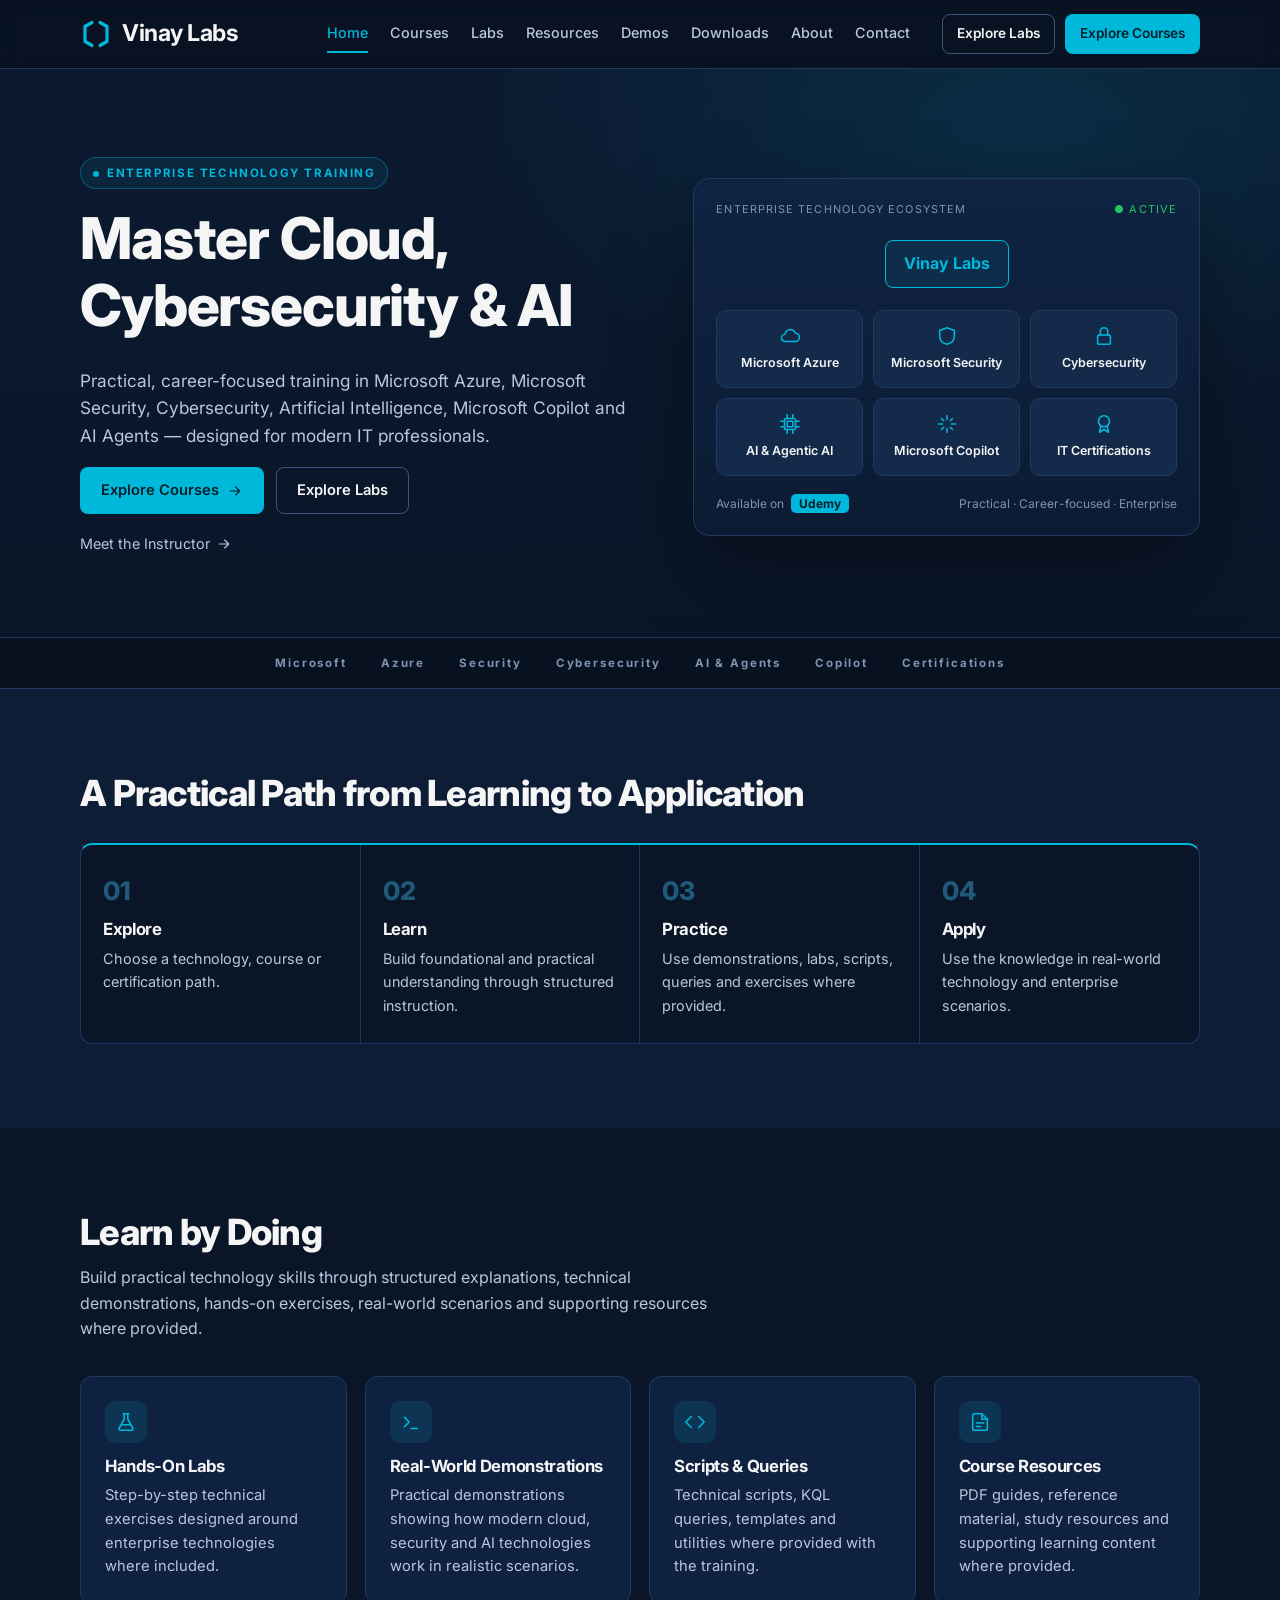
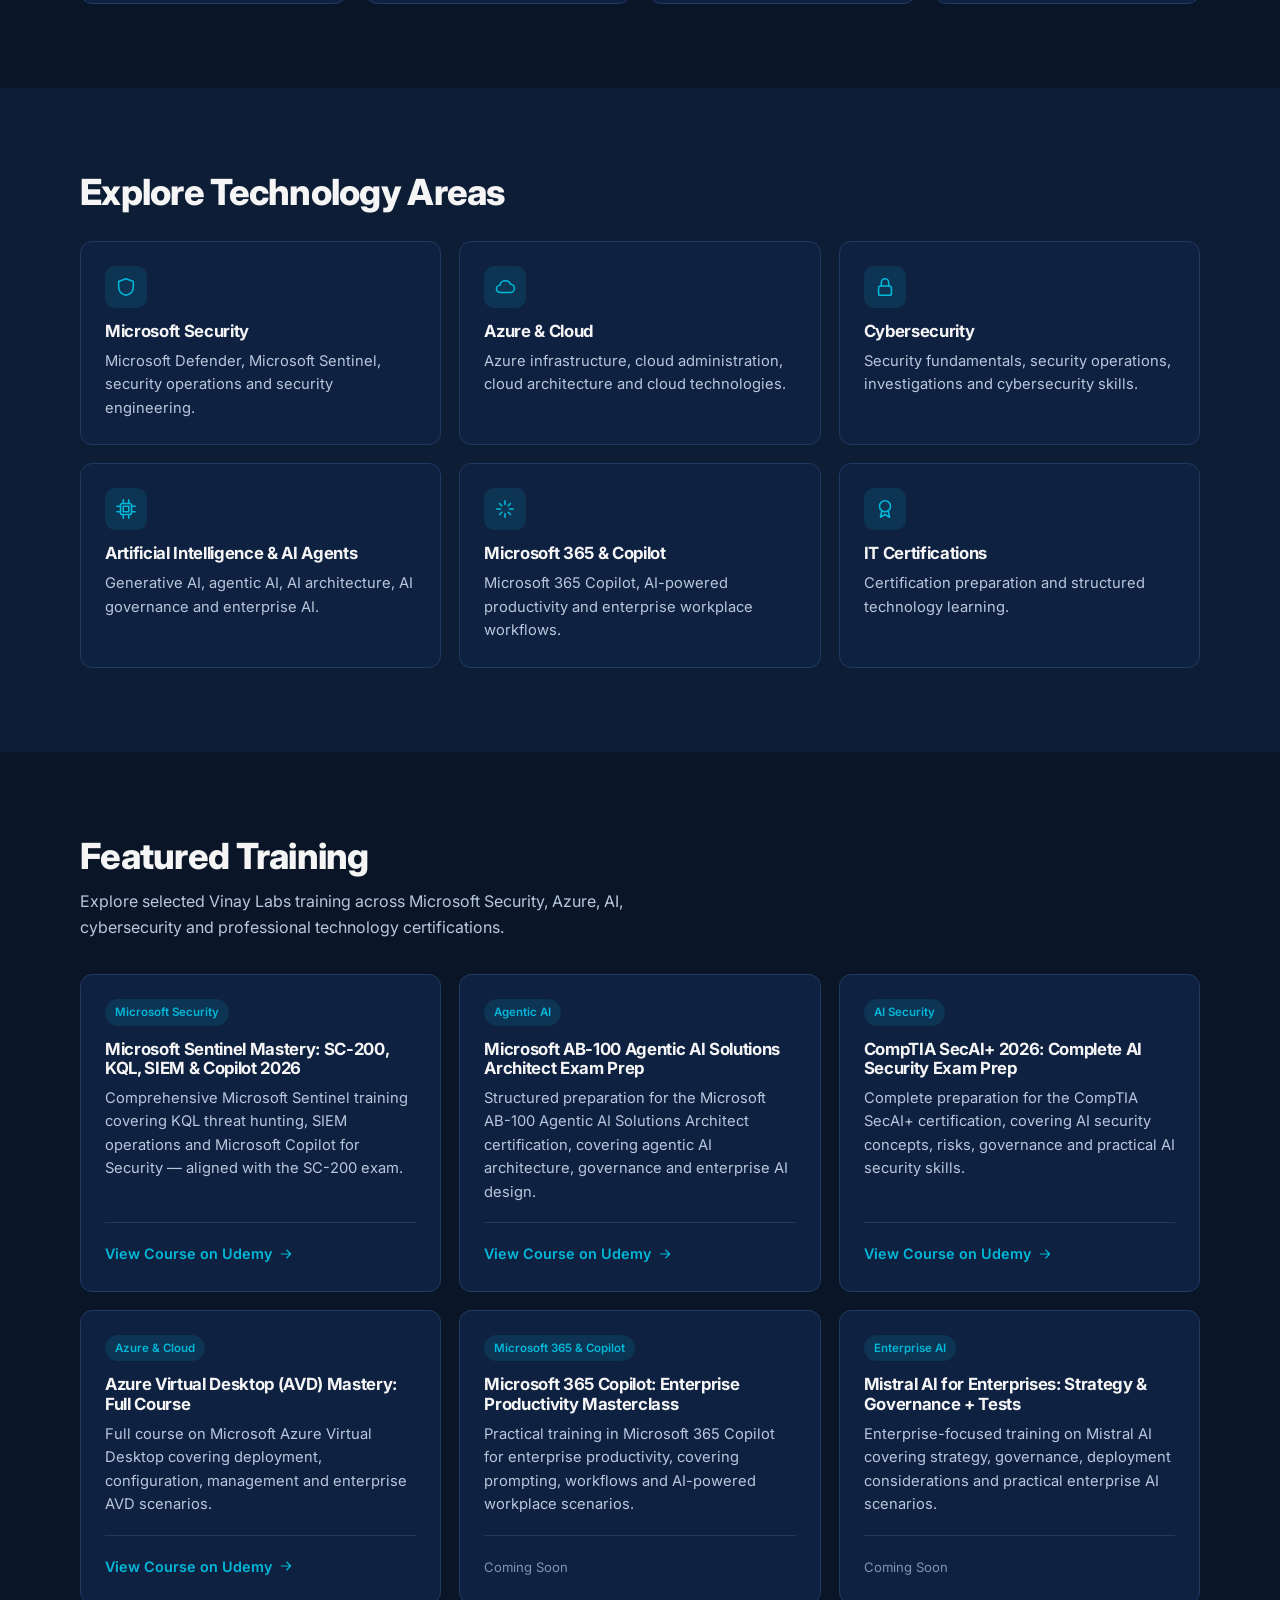
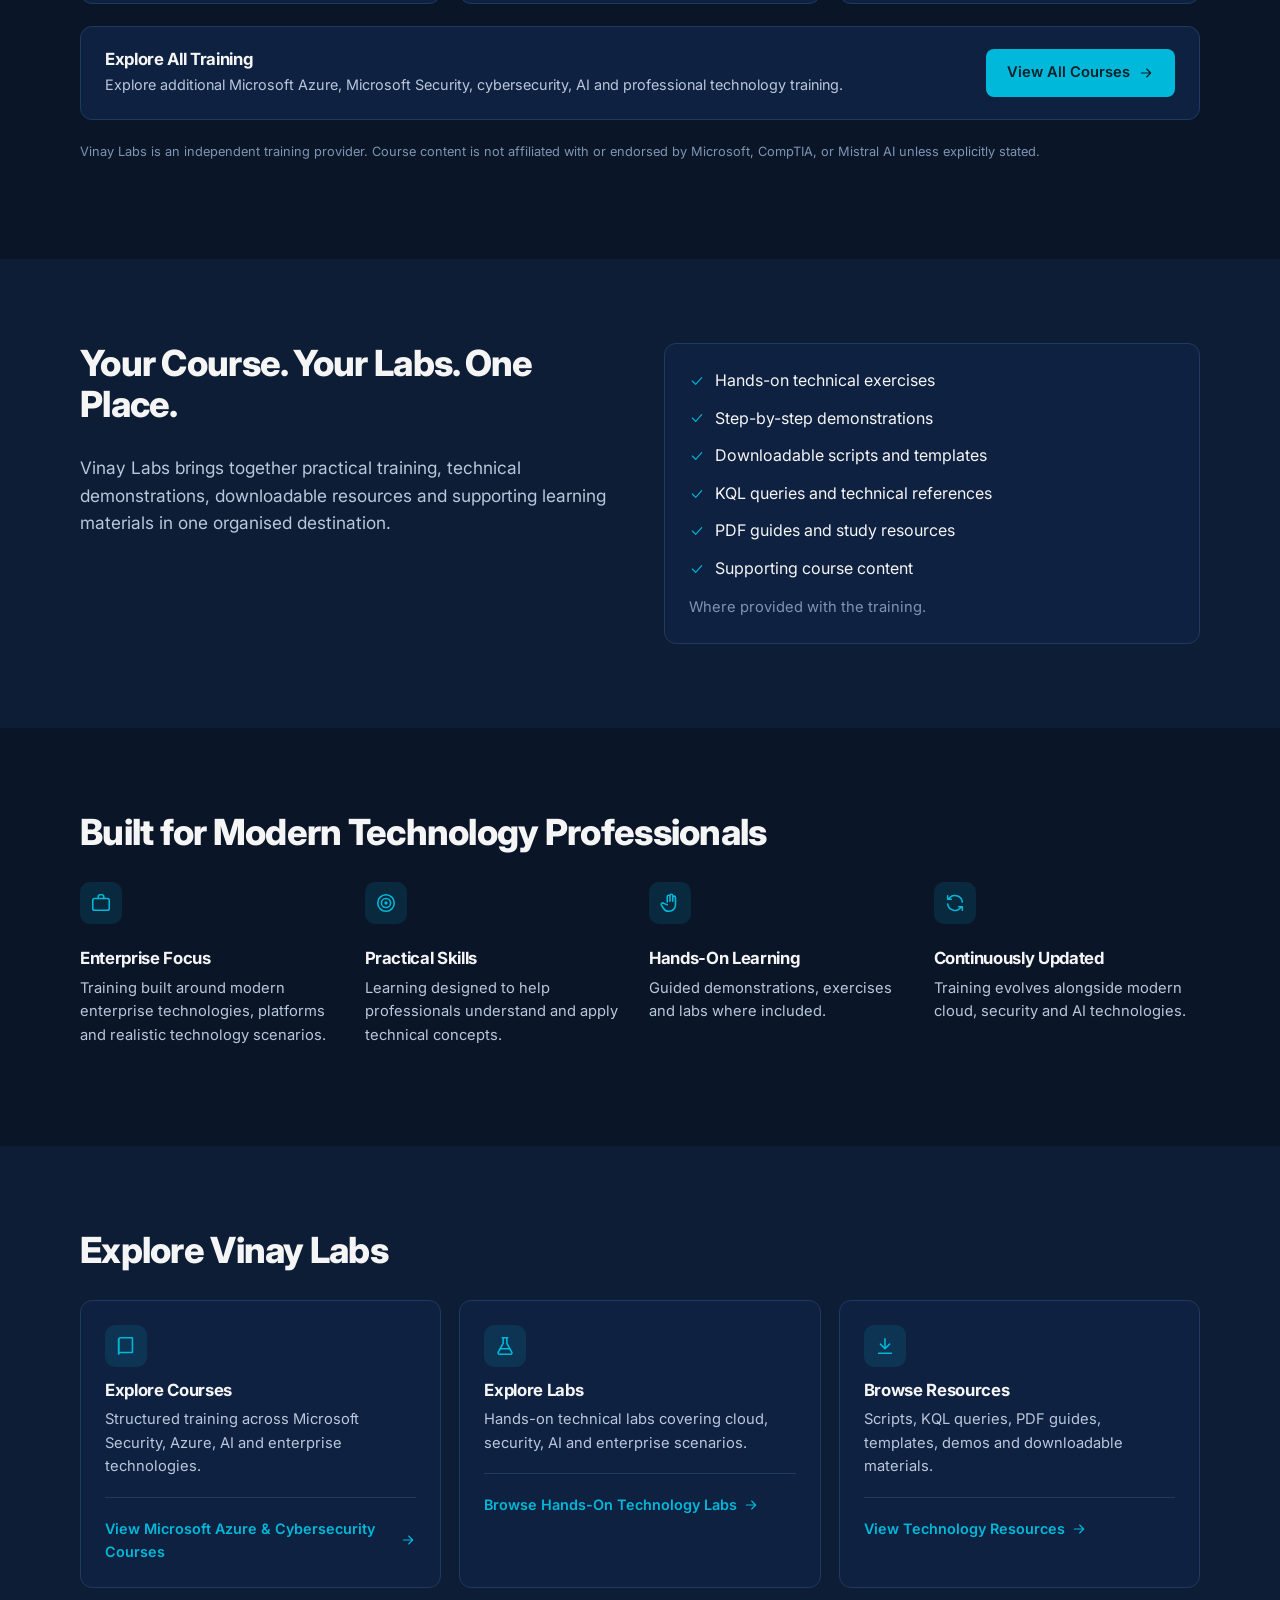
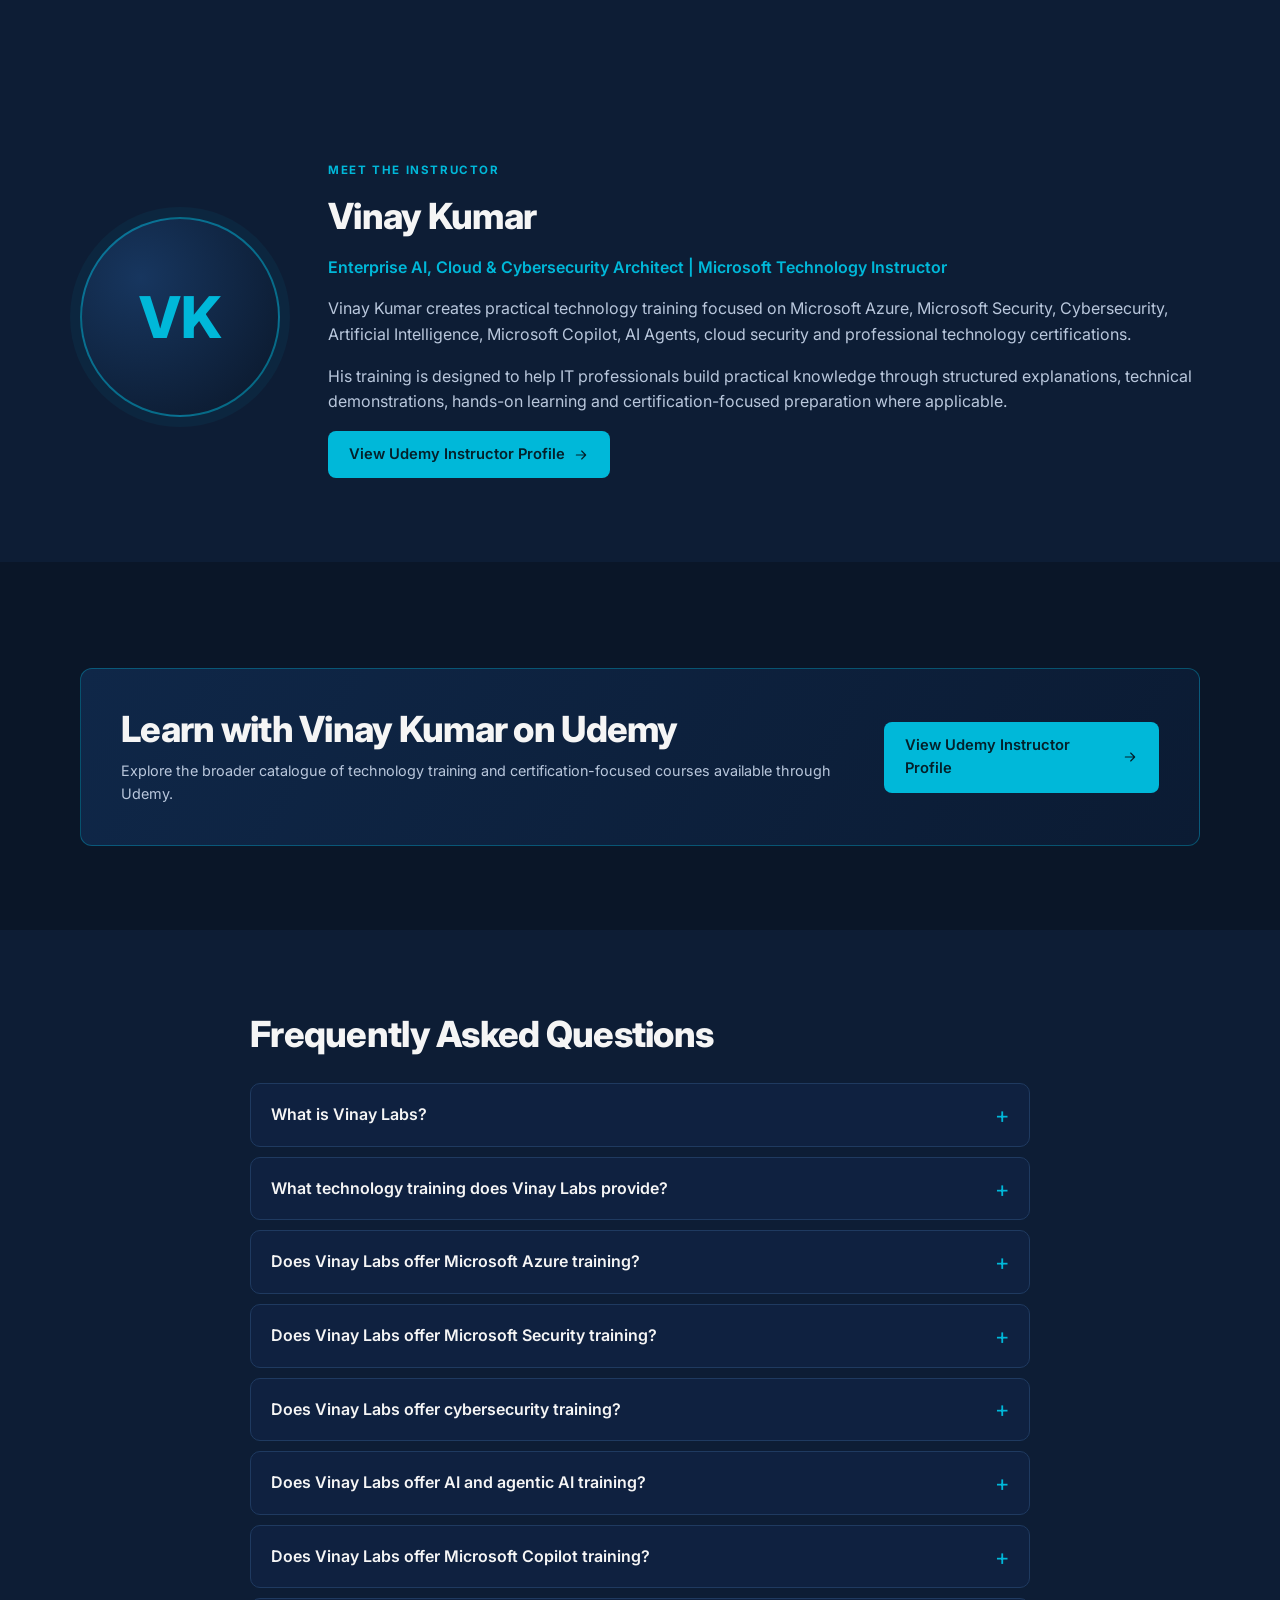
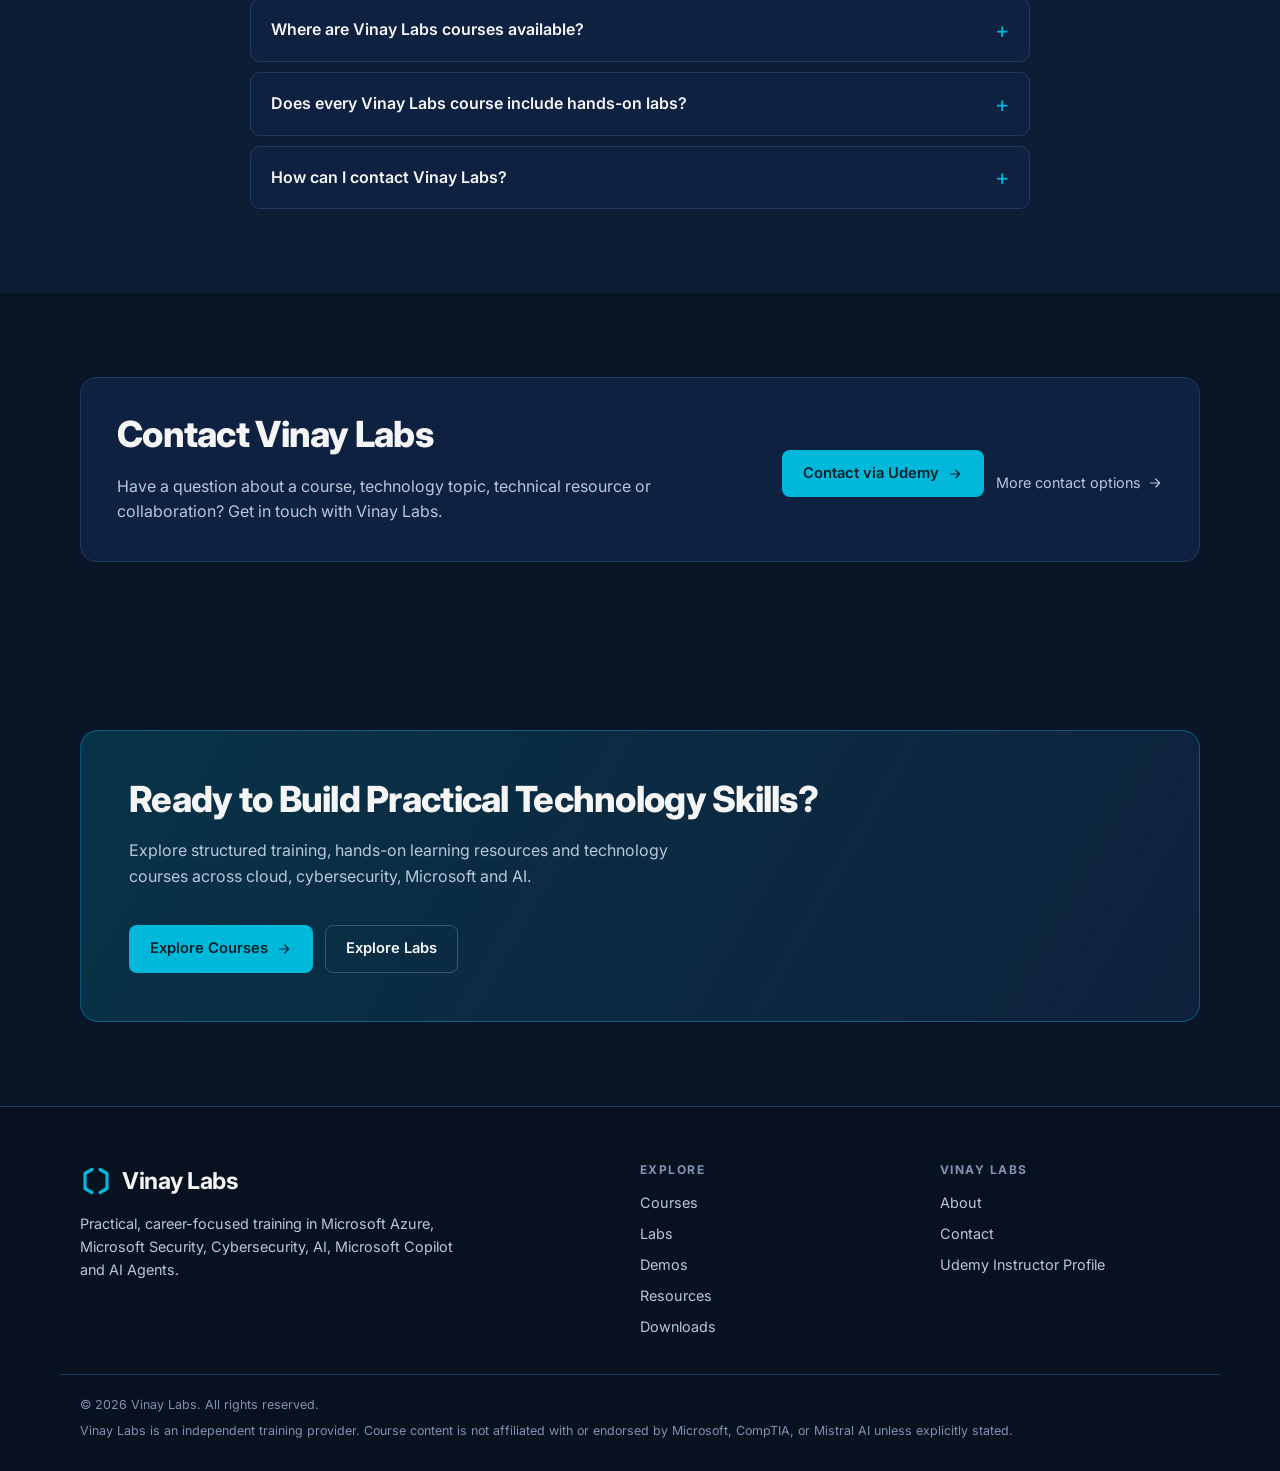
==== index.html @ 19d90776 "Launch vinaylabs.com static site" ====
<!doctype html>
<html lang="en">
<head>
<meta charset="utf-8">
<meta name="viewport" content="width=device-width, initial-scale=1">
<title>Vinay Labs | Microsoft Azure, Cybersecurity, AI &amp; Cloud Training</title>
<meta name="description" content="Practical, career-focused training in Microsoft Azure, Microsoft Security, Cybersecurity, AI, Microsoft Copilot and AI Agents from instructor Vinay Kumar.">
<link rel="canonical" href="https://vinaylabs.com/">
<meta property="og:type" content="website">
<meta property="og:site_name" content="Vinay Labs">
<meta property="og:title" content="Vinay Labs | Microsoft Azure, Cybersecurity, AI &amp; Cloud Training">
<meta property="og:description" content="Practical, career-focused training in Microsoft Azure, Microsoft Security, Cybersecurity, AI, Microsoft Copilot and AI Agents from instructor Vinay Kumar.">
<meta property="og:url" content="https://vinaylabs.com/">
<meta name="twitter:card" content="summary">
<meta name="theme-color" content="#0a1628">
<link rel="icon" href="data:image/svg+xml,%3Csvg xmlns='http://www.w3.org/2000/svg' viewBox='0 0 32 32'%3E%3Crect width='32' height='32' rx='6' fill='%230a1628'/%3E%3Cpath d='M12 5 6 8.5v15l6 3.5M20 5l6 3.5v15L20 26.5' fill='none' stroke='%2300b8d9' stroke-width='3' stroke-linejoin='round' stroke-linecap='round'/%3E%3C/svg%3E">
<link rel="preconnect" href="https://fonts.googleapis.com">
<link rel="preconnect" href="https://fonts.gstatic.com" crossorigin>
<link href="https://fonts.googleapis.com/css2?family=Inter:wght@400;500;600;700;800&display=swap" rel="stylesheet">
<link rel="stylesheet" href="/style.css">
</head>
<body>
<a class="skip" href="#main">Skip to content</a>
<header class="site-header">
  <div class="wrap bar">
    <a class="logo" href="/" aria-label="Vinay Labs home"><svg class="logo-mark" viewBox="0 0 32 32" aria-hidden="true" fill="none" stroke="#00b8d9" stroke-width="3.2" stroke-linejoin="round" stroke-linecap="round"><path d="M12 4.5 5 8.5v15l7 4"/><path d="M20 4.5l7 4v15l-7 4"/></svg><span>Vinay Labs</span></a>
    <button class="menu-btn" aria-label="Open menu" aria-expanded="false" aria-controls="nav"><span></span><span></span><span></span></button>
    <nav id="nav" class="nav" aria-label="Main"><a href="/" class=active aria-current=page>Home</a><a href="/courses">Courses</a><a href="/labs">Labs</a><a href="/resources">Resources</a><a href="/demos">Demos</a><a href="/downloads">Downloads</a><a href="/about">About</a><a href="/contact">Contact</a>
      <span class="nav-cta"><a class="btn btn-ghost" href="/labs">Explore Labs</a><a class="btn btn-primary" href="/courses">Explore Courses</a></span>
    </nav>
  </div>
</header>
<main id="main">

<section class="hero"><div class="wrap hero-grid">
  <div>
    <span class="eyebrow dot">Enterprise Technology Training</span>
    <h1>Master Cloud, Cybersecurity &amp; AI</h1>
    <p class="lead">Practical, career-focused training in Microsoft Azure, Microsoft Security, Cybersecurity, Artificial Intelligence, Microsoft Copilot and AI Agents — designed for modern IT professionals.</p>
    <div class="btn-row"><a class="btn btn-primary" href="/courses">Explore Courses<svg class="ico sm" viewBox="0 0 24 24" fill="none" stroke="currentColor" stroke-width="1.7" stroke-linecap="round" stroke-linejoin="round" aria-hidden="true"><path d="M5 12h14M13 6l6 6-6 6"/></svg></a><a class="btn btn-ghost" href="/labs">Explore Labs</a></div>
    <a class="text-link" href="#instructor">Meet the Instructor <svg class="ico sm" viewBox="0 0 24 24" fill="none" stroke="currentColor" stroke-width="1.7" stroke-linecap="round" stroke-linejoin="round" aria-hidden="true"><path d="M5 12h14M13 6l6 6-6 6"/></svg></a>
  </div>
  <div class="eco" aria-label="Enterprise technology ecosystem">
    <div class="eco-top"><span>Enterprise Technology Ecosystem</span><span class="live">Active</span></div>
    <div class="eco-core">Vinay Labs</div>
    <div class="eco-grid"><div class="eco-node"><svg class="ico" viewBox="0 0 24 24" fill="none" stroke="currentColor" stroke-width="1.7" stroke-linecap="round" stroke-linejoin="round" aria-hidden="true"><path d="M7 18a4 4 0 0 1-.5-8A6 6 0 0 1 18 9a4.5 4.5 0 0 1-.5 9z"/></svg><span>Microsoft Azure</span></div><div class="eco-node"><svg class="ico" viewBox="0 0 24 24" fill="none" stroke="currentColor" stroke-width="1.7" stroke-linecap="round" stroke-linejoin="round" aria-hidden="true"><path d="M12 3 4 6v6c0 5 3.5 8 8 9 4.5-1 8-4 8-9V6z"/></svg><span>Microsoft Security</span></div><div class="eco-node"><svg class="ico" viewBox="0 0 24 24" fill="none" stroke="currentColor" stroke-width="1.7" stroke-linecap="round" stroke-linejoin="round" aria-hidden="true"><rect x="5" y="11" width="14" height="10" rx="2"/><path d="M8 11V7a4 4 0 0 1 8 0v4"/></svg><span>Cybersecurity</span></div><div class="eco-node"><svg class="ico" viewBox="0 0 24 24" fill="none" stroke="currentColor" stroke-width="1.7" stroke-linecap="round" stroke-linejoin="round" aria-hidden="true"><rect x="6" y="6" width="12" height="12" rx="2"/><path d="M9 9h6v6H9zM9 2v4M15 2v4M9 18v4M15 18v4M2 9h4M2 15h4M18 9h4M18 15h4"/></svg><span>AI &amp; Agentic AI</span></div><div class="eco-node"><svg class="ico" viewBox="0 0 24 24" fill="none" stroke="currentColor" stroke-width="1.7" stroke-linecap="round" stroke-linejoin="round" aria-hidden="true"><path d="M12 3v4M12 17v4M3 12h4M17 12h4M6 6l2.5 2.5M15.5 15.5 18 18M6 18l2.5-2.5M15.5 8.5 18 6"/></svg><span>Microsoft Copilot</span></div><div class="eco-node"><svg class="ico" viewBox="0 0 24 24" fill="none" stroke="currentColor" stroke-width="1.7" stroke-linecap="round" stroke-linejoin="round" aria-hidden="true"><circle cx="12" cy="9" r="6"/><path d="m8.5 14-1.5 7 5-3 5 3-1.5-7"/></svg><span>IT Certifications</span></div></div>
    <div class="eco-foot"><span>Available on <b class="udemy">Udemy</b></span><span>Practical · Career-focused · Enterprise</span></div>
  </div>
</div></section>
<div class="strip"><div class="wrap"><span>Microsoft</span><span>Azure</span><span>Security</span><span>Cybersecurity</span><span>AI &amp; Agents</span><span>Copilot</span><span>Certifications</span></div></div>

<section class="section alt"><div class="wrap"><h2 class="h2">A Practical Path from Learning to Application</h2><div class="steps"><div class="step"><span class="num">01</span><h3>Explore</h3><p>Choose a technology, course or certification path.</p></div><div class="step"><span class="num">02</span><h3>Learn</h3><p>Build foundational and practical understanding through structured instruction.</p></div><div class="step"><span class="num">03</span><h3>Practice</h3><p>Use demonstrations, labs, scripts, queries and exercises where provided.</p></div><div class="step"><span class="num">04</span><h3>Apply</h3><p>Use the knowledge in real-world technology and enterprise scenarios.</p></div></div></div></section>

<section class="section"><div class="wrap"><div class="head"><h2 class="h2">Learn by Doing</h2><p>Build practical technology skills through structured explanations, technical demonstrations, hands-on exercises, real-world scenarios and supporting resources where provided.</p></div><div class="grid g4"><div class="card"><svg class="ico box" viewBox="0 0 24 24" fill="none" stroke="currentColor" stroke-width="1.7" stroke-linecap="round" stroke-linejoin="round" aria-hidden="true"><path d="M9 3h6M10 3v6L4.5 19a1.5 1.5 0 0 0 1.3 2h12.4a1.5 1.5 0 0 0 1.3-2L14 9V3"/><path d="M7 15h10"/></svg><h3>Hands-On Labs</h3><p>Step-by-step technical exercises designed around enterprise technologies where included.</p></div><div class="card"><svg class="ico box" viewBox="0 0 24 24" fill="none" stroke="currentColor" stroke-width="1.7" stroke-linecap="round" stroke-linejoin="round" aria-hidden="true"><path d="m5 7 5 5-5 5"/><path d="M12 19h7"/></svg><h3>Real-World Demonstrations</h3><p>Practical demonstrations showing how modern cloud, security and AI technologies work in realistic scenarios.</p></div><div class="card"><svg class="ico box" viewBox="0 0 24 24" fill="none" stroke="currentColor" stroke-width="1.7" stroke-linecap="round" stroke-linejoin="round" aria-hidden="true"><path d="m8 6-6 6 6 6"/><path d="m16 6 6 6-6 6"/></svg><h3>Scripts &amp; Queries</h3><p>Technical scripts, KQL queries, templates and utilities where provided with the training.</p></div><div class="card"><svg class="ico box" viewBox="0 0 24 24" fill="none" stroke="currentColor" stroke-width="1.7" stroke-linecap="round" stroke-linejoin="round" aria-hidden="true"><path d="M14 3H6a2 2 0 0 0-2 2v14a2 2 0 0 0 2 2h12a2 2 0 0 0 2-2V9z"/><path d="M14 3v6h6M8 13h8M8 17h5"/></svg><h3>Course Resources</h3><p>PDF guides, reference material, study resources and supporting learning content where provided.</p></div></div></div></section>

<section class="section alt"><div class="wrap"><h2 class="h2">Explore Technology Areas</h2><div class="grid g3"><a class="card area" href="/courses"><svg class="ico box" viewBox="0 0 24 24" fill="none" stroke="currentColor" stroke-width="1.7" stroke-linecap="round" stroke-linejoin="round" aria-hidden="true"><path d="M12 3 4 6v6c0 5 3.5 8 8 9 4.5-1 8-4 8-9V6z"/></svg><h3>Microsoft Security</h3><p>Microsoft Defender, Microsoft Sentinel, security operations and security engineering.</p></a><a class="card area" href="/courses"><svg class="ico box" viewBox="0 0 24 24" fill="none" stroke="currentColor" stroke-width="1.7" stroke-linecap="round" stroke-linejoin="round" aria-hidden="true"><path d="M7 18a4 4 0 0 1-.5-8A6 6 0 0 1 18 9a4.5 4.5 0 0 1-.5 9z"/></svg><h3>Azure &amp; Cloud</h3><p>Azure infrastructure, cloud administration, cloud architecture and cloud technologies.</p></a><a class="card area" href="/courses"><svg class="ico box" viewBox="0 0 24 24" fill="none" stroke="currentColor" stroke-width="1.7" stroke-linecap="round" stroke-linejoin="round" aria-hidden="true"><rect x="5" y="11" width="14" height="10" rx="2"/><path d="M8 11V7a4 4 0 0 1 8 0v4"/></svg><h3>Cybersecurity</h3><p>Security fundamentals, security operations, investigations and cybersecurity skills.</p></a><a class="card area" href="/courses"><svg class="ico box" viewBox="0 0 24 24" fill="none" stroke="currentColor" stroke-width="1.7" stroke-linecap="round" stroke-linejoin="round" aria-hidden="true"><rect x="6" y="6" width="12" height="12" rx="2"/><path d="M9 9h6v6H9zM9 2v4M15 2v4M9 18v4M15 18v4M2 9h4M2 15h4M18 9h4M18 15h4"/></svg><h3>Artificial Intelligence &amp; AI Agents</h3><p>Generative AI, agentic AI, AI architecture, AI governance and enterprise AI.</p></a><a class="card area" href="/courses"><svg class="ico box" viewBox="0 0 24 24" fill="none" stroke="currentColor" stroke-width="1.7" stroke-linecap="round" stroke-linejoin="round" aria-hidden="true"><path d="M12 3v4M12 17v4M3 12h4M17 12h4M6 6l2.5 2.5M15.5 15.5 18 18M6 18l2.5-2.5M15.5 8.5 18 6"/></svg><h3>Microsoft 365 &amp; Copilot</h3><p>Microsoft 365 Copilot, AI-powered productivity and enterprise workplace workflows.</p></a><a class="card area" href="/courses"><svg class="ico box" viewBox="0 0 24 24" fill="none" stroke="currentColor" stroke-width="1.7" stroke-linecap="round" stroke-linejoin="round" aria-hidden="true"><circle cx="12" cy="9" r="6"/><path d="m8.5 14-1.5 7 5-3 5 3-1.5-7"/></svg><h3>IT Certifications</h3><p>Certification preparation and structured technology learning.</p></a></div></div></section>

<section class="section"><div class="wrap"><div class="head"><h2 class="h2">Featured Training</h2><p>Explore selected Vinay Labs training across Microsoft Security, Azure, AI, cybersecurity and professional technology certifications.</p></div>
<div class="grid g3"><article class="card course" data-tags="security cert"><span class="tag">Microsoft Security</span><h3>Microsoft Sentinel Mastery: SC-200, KQL, SIEM &amp; Copilot 2026</h3><p>Comprehensive Microsoft Sentinel training covering KQL threat hunting, SIEM operations and Microsoft Copilot for Security — aligned with the SC-200 exam.</p><div class="card-foot"><a class="link" href="https://www.udemy.com/course/microsoft-sentinel-mastery-sc-200-kql-siem-copilot-2026/" target="_blank" rel="noopener">View Course on Udemy<svg class="ico sm" viewBox="0 0 24 24" fill="none" stroke="currentColor" stroke-width="1.7" stroke-linecap="round" stroke-linejoin="round" aria-hidden="true"><path d="M5 12h14M13 6l6 6-6 6"/></svg></a></div></article><article class="card course" data-tags="ai cert"><span class="tag">Agentic AI</span><h3>Microsoft AB-100 Agentic AI Solutions Architect Exam Prep</h3><p>Structured preparation for the Microsoft AB-100 Agentic AI Solutions Architect certification, covering agentic AI architecture, governance and enterprise AI design.</p><div class="card-foot"><a class="link" href="https://www.udemy.com/course/microsoft-ab-100-agentic-ai-solutions-architect/" target="_blank" rel="noopener">View Course on Udemy<svg class="ico sm" viewBox="0 0 24 24" fill="none" stroke="currentColor" stroke-width="1.7" stroke-linecap="round" stroke-linejoin="round" aria-hidden="true"><path d="M5 12h14M13 6l6 6-6 6"/></svg></a></div></article><article class="card course" data-tags="ai cert"><span class="tag">AI Security</span><h3>CompTIA SecAI+ 2026: Complete AI Security Exam Prep</h3><p>Complete preparation for the CompTIA SecAI+ certification, covering AI security concepts, risks, governance and practical AI security skills.</p><div class="card-foot"><a class="link" href="https://www.udemy.com/course/comptia-secai-certification-2025-complete-exam-prep/" target="_blank" rel="noopener">View Course on Udemy<svg class="ico sm" viewBox="0 0 24 24" fill="none" stroke="currentColor" stroke-width="1.7" stroke-linecap="round" stroke-linejoin="round" aria-hidden="true"><path d="M5 12h14M13 6l6 6-6 6"/></svg></a></div></article><article class="card course" data-tags="azure"><span class="tag">Azure &amp; Cloud</span><h3>Azure Virtual Desktop (AVD) Mastery: Full Course</h3><p>Full course on Microsoft Azure Virtual Desktop covering deployment, configuration, management and enterprise AVD scenarios.</p><div class="card-foot"><a class="link" href="https://www.udemy.com/course/microsoft-azure-virtual-desktop-avd-previously-wvd/" target="_blank" rel="noopener">View Course on Udemy<svg class="ico sm" viewBox="0 0 24 24" fill="none" stroke="currentColor" stroke-width="1.7" stroke-linecap="round" stroke-linejoin="round" aria-hidden="true"><path d="M5 12h14M13 6l6 6-6 6"/></svg></a></div></article><article class="card course" data-tags="m365"><span class="tag">Microsoft 365 &amp; Copilot</span><h3>Microsoft 365 Copilot: Enterprise Productivity Masterclass</h3><p>Practical training in Microsoft 365 Copilot for enterprise productivity, covering prompting, workflows and AI-powered workplace scenarios.</p><div class="card-foot"><span class="muted-sm">Coming Soon</span></div></article><article class="card course" data-tags="ai"><span class="tag">Enterprise AI</span><h3>Mistral AI for Enterprises: Strategy &amp; Governance + Tests</h3><p>Enterprise-focused training on Mistral AI covering strategy, governance, deployment considerations and practical enterprise AI scenarios.</p><div class="card-foot"><span class="muted-sm">Coming Soon</span></div></article></div>
<div class="inline-cta"><div><h3>Explore All Training</h3><p>Explore additional Microsoft Azure, Microsoft Security, cybersecurity, AI and professional technology training.</p></div><a class="btn btn-primary" href="/courses">View All Courses<svg class="ico sm" viewBox="0 0 24 24" fill="none" stroke="currentColor" stroke-width="1.7" stroke-linecap="round" stroke-linejoin="round" aria-hidden="true"><path d="M5 12h14M13 6l6 6-6 6"/></svg></a></div>
<p class="disclaimer">Vinay Labs is an independent training provider. Course content is not affiliated with or endorsed by Microsoft, CompTIA, or Mistral AI unless explicitly stated.</p></div></section>

<section class="section alt"><div class="wrap split">
  <div><h2 class="h2">Your Course. Your Labs. One Place.</h2><p class="lead">Vinay Labs brings together practical training, technical demonstrations, downloadable resources and supporting learning materials in one organised destination.</p></div>
  <div class="card"><ul class="checks"><li><svg class="ico sm" viewBox="0 0 24 24" fill="none" stroke="currentColor" stroke-width="1.7" stroke-linecap="round" stroke-linejoin="round" aria-hidden="true"><path d="m5 12 5 5 9-10"/></svg>Hands-on technical exercises</li><li><svg class="ico sm" viewBox="0 0 24 24" fill="none" stroke="currentColor" stroke-width="1.7" stroke-linecap="round" stroke-linejoin="round" aria-hidden="true"><path d="m5 12 5 5 9-10"/></svg>Step-by-step demonstrations</li><li><svg class="ico sm" viewBox="0 0 24 24" fill="none" stroke="currentColor" stroke-width="1.7" stroke-linecap="round" stroke-linejoin="round" aria-hidden="true"><path d="m5 12 5 5 9-10"/></svg>Downloadable scripts and templates</li><li><svg class="ico sm" viewBox="0 0 24 24" fill="none" stroke="currentColor" stroke-width="1.7" stroke-linecap="round" stroke-linejoin="round" aria-hidden="true"><path d="m5 12 5 5 9-10"/></svg>KQL queries and technical references</li><li><svg class="ico sm" viewBox="0 0 24 24" fill="none" stroke="currentColor" stroke-width="1.7" stroke-linecap="round" stroke-linejoin="round" aria-hidden="true"><path d="m5 12 5 5 9-10"/></svg>PDF guides and study resources</li><li><svg class="ico sm" viewBox="0 0 24 24" fill="none" stroke="currentColor" stroke-width="1.7" stroke-linecap="round" stroke-linejoin="round" aria-hidden="true"><path d="m5 12 5 5 9-10"/></svg>Supporting course content</li></ul><p class="muted-sm">Where provided with the training.</p></div>
</div></section>

<section class="section"><div class="wrap"><h2 class="h2">Built for Modern Technology Professionals</h2><div class="grid g4"><div class="feature"><svg class="ico box" viewBox="0 0 24 24" fill="none" stroke="currentColor" stroke-width="1.7" stroke-linecap="round" stroke-linejoin="round" aria-hidden="true"><rect x="3" y="7" width="18" height="13" rx="2"/><path d="M9 7V5a2 2 0 0 1 2-2h2a2 2 0 0 1 2 2v2"/></svg><h3>Enterprise Focus</h3><p>Training built around modern enterprise technologies, platforms and realistic technology scenarios.</p></div><div class="feature"><svg class="ico box" viewBox="0 0 24 24" fill="none" stroke="currentColor" stroke-width="1.7" stroke-linecap="round" stroke-linejoin="round" aria-hidden="true"><circle cx="12" cy="12" r="9"/><circle cx="12" cy="12" r="5"/><circle cx="12" cy="12" r="1"/></svg><h3>Practical Skills</h3><p>Learning designed to help professionals understand and apply technical concepts.</p></div><div class="feature"><svg class="ico box" viewBox="0 0 24 24" fill="none" stroke="currentColor" stroke-width="1.7" stroke-linecap="round" stroke-linejoin="round" aria-hidden="true"><path d="M9 11V5a1.5 1.5 0 0 1 3 0v5M12 10V4a1.5 1.5 0 0 1 3 0v6M15 10V6a1.5 1.5 0 0 1 3 0v8a7 7 0 0 1-7 7h-1a6 6 0 0 1-5-3l-2.5-4a1.5 1.5 0 0 1 2.5-1.6L9 14"/></svg><h3>Hands-On Learning</h3><p>Guided demonstrations, exercises and labs where included.</p></div><div class="feature"><svg class="ico box" viewBox="0 0 24 24" fill="none" stroke="currentColor" stroke-width="1.7" stroke-linecap="round" stroke-linejoin="round" aria-hidden="true"><path d="M20 11a8 8 0 0 0-14.9-3M4 4v4h4M4 13a8 8 0 0 0 14.9 3M20 20v-4h-4"/></svg><h3>Continuously Updated</h3><p>Training evolves alongside modern cloud, security and AI technologies.</p></div></div></div></section>

<section class="section alt"><div class="wrap"><h2 class="h2">Explore Vinay Labs</h2><div class="grid g3"><div class="card"><svg class="ico box" viewBox="0 0 24 24" fill="none" stroke="currentColor" stroke-width="1.7" stroke-linecap="round" stroke-linejoin="round" aria-hidden="true"><path d="M4 5a2 2 0 0 1 2-2h13v16H6a2 2 0 0 0-2 2z"/><path d="M4 19V5"/></svg><h3>Explore Courses</h3><p>Structured training across Microsoft Security, Azure, AI and enterprise technologies.</p><div class="card-foot"><a class="link" href="/courses">View Microsoft Azure & Cybersecurity Courses<svg class="ico sm" viewBox="0 0 24 24" fill="none" stroke="currentColor" stroke-width="1.7" stroke-linecap="round" stroke-linejoin="round" aria-hidden="true"><path d="M5 12h14M13 6l6 6-6 6"/></svg></a></div></div><div class="card"><svg class="ico box" viewBox="0 0 24 24" fill="none" stroke="currentColor" stroke-width="1.7" stroke-linecap="round" stroke-linejoin="round" aria-hidden="true"><path d="M9 3h6M10 3v6L4.5 19a1.5 1.5 0 0 0 1.3 2h12.4a1.5 1.5 0 0 0 1.3-2L14 9V3"/><path d="M7 15h10"/></svg><h3>Explore Labs</h3><p>Hands-on technical labs covering cloud, security, AI and enterprise scenarios.</p><div class="card-foot"><a class="link" href="/labs">Browse Hands-On Technology Labs<svg class="ico sm" viewBox="0 0 24 24" fill="none" stroke="currentColor" stroke-width="1.7" stroke-linecap="round" stroke-linejoin="round" aria-hidden="true"><path d="M5 12h14M13 6l6 6-6 6"/></svg></a></div></div><div class="card"><svg class="ico box" viewBox="0 0 24 24" fill="none" stroke="currentColor" stroke-width="1.7" stroke-linecap="round" stroke-linejoin="round" aria-hidden="true"><path d="M12 4v11M7 10l5 5 5-5M5 20h14"/></svg><h3>Browse Resources</h3><p>Scripts, KQL queries, PDF guides, templates, demos and downloadable materials.</p><div class="card-foot"><a class="link" href="/resources">View Technology Resources<svg class="ico sm" viewBox="0 0 24 24" fill="none" stroke="currentColor" stroke-width="1.7" stroke-linecap="round" stroke-linejoin="round" aria-hidden="true"><path d="M5 12h14M13 6l6 6-6 6"/></svg></a></div></div></div></div></section>

<section class="section alt" id="instructor"><div class="wrap instructor">
<div class="avatar" aria-hidden="true">VK</div>
<div><span class="eyebrow">Meet the Instructor</span><h2>Vinay Kumar</h2><p class="role">Enterprise AI, Cloud &amp; Cybersecurity Architect | Microsoft Technology Instructor</p><p>Vinay Kumar creates practical technology training focused on Microsoft Azure, Microsoft Security, Cybersecurity, Artificial Intelligence, Microsoft Copilot, AI Agents, cloud security and professional technology certifications.</p><p>His training is designed to help IT professionals build practical knowledge through structured explanations, technical demonstrations, hands-on learning and certification-focused preparation where applicable.</p>
<div class="btn-row"><a class="btn btn-primary" href="https://www.udemy.com/user/vinay-kumar-556/" target="_blank" rel="noopener">View Udemy Instructor Profile<svg class="ico sm" viewBox="0 0 24 24" fill="none" stroke="currentColor" stroke-width="1.7" stroke-linecap="round" stroke-linejoin="round" aria-hidden="true"><path d="M5 12h14M13 6l6 6-6 6"/></svg></a></div></div></div></section>

<section class="section"><div class="wrap"><div class="inline-cta big"><div><h2>Learn with Vinay Kumar on Udemy</h2><p>Explore the broader catalogue of technology training and certification-focused courses available through Udemy.</p></div><a class="btn btn-primary" href="https://www.udemy.com/user/vinay-kumar-556/" target="_blank" rel="noopener">View Udemy Instructor Profile<svg class="ico sm" viewBox="0 0 24 24" fill="none" stroke="currentColor" stroke-width="1.7" stroke-linecap="round" stroke-linejoin="round" aria-hidden="true"><path d="M5 12h14M13 6l6 6-6 6"/></svg></a></div></div></section>

<section class="section alt"><div class="wrap narrow"><h2 class="h2">Frequently Asked Questions</h2><div class="faq"><details><summary>What is Vinay Labs?</summary><p>Vinay Labs is an independent enterprise technology training platform providing practical training in Microsoft Azure, Microsoft Security, Cybersecurity, Artificial Intelligence, Microsoft Copilot, AI Agents and professional IT certifications. Training is delivered through Udemy by instructor Vinay Kumar.</p></details><details><summary>What technology training does Vinay Labs provide?</summary><p>Vinay Labs provides training across Microsoft Azure, Microsoft Security (including Microsoft Defender and Microsoft Sentinel), Cybersecurity, AI and Agentic AI, AI Security, Microsoft 365 Copilot, cloud security and professional IT certification preparation including SC-200, AB-100 and CompTIA SecAI+.</p></details><details><summary>Does Vinay Labs offer Microsoft Azure training?</summary><p>Yes. Vinay Labs offers training in Microsoft Azure infrastructure, cloud administration, Azure Virtual Desktop, cloud architecture and Azure-based technologies. The Azure Virtual Desktop (AVD) Mastery course is currently available on Udemy.</p></details><details><summary>Does Vinay Labs offer Microsoft Security training?</summary><p>Yes. Vinay Labs offers Microsoft Security training including Microsoft Sentinel, KQL threat hunting, SIEM operations and Microsoft Copilot for Security. The Microsoft Sentinel Mastery course is aligned with the SC-200 exam and is available on Udemy.</p></details><details><summary>Does Vinay Labs offer cybersecurity training?</summary><p>Yes. Vinay Labs covers cybersecurity fundamentals, security operations, Microsoft Defender, Microsoft Sentinel, AI security and professional cybersecurity certification preparation including CompTIA SecAI+.</p></details><details><summary>Does Vinay Labs offer AI and agentic AI training?</summary><p>Yes. Vinay Labs provides training in generative AI, agentic AI, AI architecture, AI governance, enterprise AI and AI security — including the Microsoft AB-100 Agentic AI Solutions Architect exam preparation and CompTIA SecAI+ AI security certification preparation.</p></details><details><summary>Does Vinay Labs offer Microsoft Copilot training?</summary><p>Yes. Vinay Labs covers Microsoft Copilot for Security as part of the Microsoft Sentinel Mastery course. A dedicated Microsoft 365 Copilot: Enterprise Productivity Masterclass course is coming soon.</p></details><details><summary>Where are Vinay Labs courses available?</summary><p>Vinay Labs training is available on Udemy. Visit the Vinay Kumar Udemy instructor profile at udemy.com/user/vinay-kumar-556 to explore the full course catalogue.</p></details><details><summary>Does every Vinay Labs course include hands-on labs?</summary><p>Not every course includes hands-on lab exercises. Labs, demonstrations, scripts, queries and downloadable resources are provided where included with the specific training. Check individual course details on Udemy for what is included.</p></details><details><summary>How can I contact Vinay Labs?</summary><p>You can contact Vinay Labs through the Udemy messaging system on the Vinay Kumar instructor profile, or send questions about a specific course directly from that course page on Udemy.</p></details></div></div></section>

<section class="section"><div class="wrap"><div class="contact-card"><div><h2>Contact Vinay Labs</h2><p>Have a question about a course, technology topic, technical resource or collaboration? Get in touch with Vinay Labs.</p></div>
<div class="btn-row"><a class="btn btn-primary" href="https://www.udemy.com/user/vinay-kumar-556/" target="_blank" rel="noopener">Contact via Udemy<svg class="ico sm" viewBox="0 0 24 24" fill="none" stroke="currentColor" stroke-width="1.7" stroke-linecap="round" stroke-linejoin="round" aria-hidden="true"><path d="M5 12h14M13 6l6 6-6 6"/></svg></a><a class="text-link" href="/contact">More contact options <svg class="ico sm" viewBox="0 0 24 24" fill="none" stroke="currentColor" stroke-width="1.7" stroke-linecap="round" stroke-linejoin="round" aria-hidden="true"><path d="M5 12h14M13 6l6 6-6 6"/></svg></a></div></div></div></section>

<section class="section"><div class="wrap"><div class="cta-band"><div><h2>Ready to Build Practical Technology Skills?</h2><p>Explore structured training, hands-on learning resources and technology courses across cloud, cybersecurity, Microsoft and AI.</p></div><div class="btn-row"><a class="btn btn-primary" href="/courses">Explore Courses<svg class="ico sm" viewBox="0 0 24 24" fill="none" stroke="currentColor" stroke-width="1.7" stroke-linecap="round" stroke-linejoin="round" aria-hidden="true"><path d="M5 12h14M13 6l6 6-6 6"/></svg></a><a class="btn btn-ghost" href="/labs">Explore Labs</a></div></div></div></section>
<script type="application/ld+json">{"@context": "https://schema.org", "@graph": [{"@type": "Organization", "name": "Vinay Labs", "url": "https://vinaylabs.com/", "sameAs": ["https://www.udemy.com/user/vinay-kumar-556/"]}, {"@type": "Person", "name": "Vinay Kumar", "jobTitle": "Enterprise AI, Cloud & Cybersecurity Architect | Microsoft Technology Instructor", "url": "https://vinaylabs.com/about", "sameAs": ["https://www.udemy.com/user/vinay-kumar-556/"]}, {"@type": "FAQPage", "mainEntity": [{"@type": "Question", "name": "What is Vinay Labs?", "acceptedAnswer": {"@type": "Answer", "text": "Vinay Labs is an independent enterprise technology training platform providing practical training in Microsoft Azure, Microsoft Security, Cybersecurity, Artificial Intelligence, Microsoft Copilot, AI Agents and professional IT certifications. Training is delivered through Udemy by instructor Vinay Kumar."}}, {"@type": "Question", "name": "What technology training does Vinay Labs provide?", "acceptedAnswer": {"@type": "Answer", "text": "Vinay Labs provides training across Microsoft Azure, Microsoft Security (including Microsoft Defender and Microsoft Sentinel), Cybersecurity, AI and Agentic AI, AI Security, Microsoft 365 Copilot, cloud security and professional IT certification preparation including SC-200, AB-100 and CompTIA SecAI+."}}, {"@type": "Question", "name": "Does Vinay Labs offer Microsoft Azure training?", "acceptedAnswer": {"@type": "Answer", "text": "Yes. Vinay Labs offers training in Microsoft Azure infrastructure, cloud administration, Azure Virtual Desktop, cloud architecture and Azure-based technologies. The Azure Virtual Desktop (AVD) Mastery course is currently available on Udemy."}}, {"@type": "Question", "name": "Does Vinay Labs offer Microsoft Security training?", "acceptedAnswer": {"@type": "Answer", "text": "Yes. Vinay Labs offers Microsoft Security training including Microsoft Sentinel, KQL threat hunting, SIEM operations and Microsoft Copilot for Security. The Microsoft Sentinel Mastery course is aligned with the SC-200 exam and is available on Udemy."}}, {"@type": "Question", "name": "Does Vinay Labs offer cybersecurity training?", "acceptedAnswer": {"@type": "Answer", "text": "Yes. Vinay Labs covers cybersecurity fundamentals, security operations, Microsoft Defender, Microsoft Sentinel, AI security and professional cybersecurity certification preparation including CompTIA SecAI+."}}, {"@type": "Question", "name": "Does Vinay Labs offer AI and agentic AI training?", "acceptedAnswer": {"@type": "Answer", "text": "Yes. Vinay Labs provides training in generative AI, agentic AI, AI architecture, AI governance, enterprise AI and AI security \u2014 including the Microsoft AB-100 Agentic AI Solutions Architect exam preparation and CompTIA SecAI+ AI security certification preparation."}}, {"@type": "Question", "name": "Does Vinay Labs offer Microsoft Copilot training?", "acceptedAnswer": {"@type": "Answer", "text": "Yes. Vinay Labs covers Microsoft Copilot for Security as part of the Microsoft Sentinel Mastery course. A dedicated Microsoft 365 Copilot: Enterprise Productivity Masterclass course is coming soon."}}, {"@type": "Question", "name": "Where are Vinay Labs courses available?", "acceptedAnswer": {"@type": "Answer", "text": "Vinay Labs training is available on Udemy. Visit the Vinay Kumar Udemy instructor profile at udemy.com/user/vinay-kumar-556 to explore the full course catalogue."}}, {"@type": "Question", "name": "Does every Vinay Labs course include hands-on labs?", "acceptedAnswer": {"@type": "Answer", "text": "Not every course includes hands-on lab exercises. Labs, demonstrations, scripts, queries and downloadable resources are provided where included with the specific training. Check individual course details on Udemy for what is included."}}, {"@type": "Question", "name": "How can I contact Vinay Labs?", "acceptedAnswer": {"@type": "Answer", "text": "You can contact Vinay Labs through the Udemy messaging system on the Vinay Kumar instructor profile, or send questions about a specific course directly from that course page on Udemy."}}]}]}</script>
</main>
<footer class="site-footer">
  <div class="wrap foot">
    <div class="foot-brand">
      <a class="logo" href="/"><svg class="logo-mark" viewBox="0 0 32 32" aria-hidden="true" fill="none" stroke="#00b8d9" stroke-width="3.2" stroke-linejoin="round" stroke-linecap="round"><path d="M12 4.5 5 8.5v15l7 4"/><path d="M20 4.5l7 4v15l-7 4"/></svg><span>Vinay Labs</span></a>
      <p>Practical, career-focused training in Microsoft Azure, Microsoft Security, Cybersecurity, AI, Microsoft Copilot and AI Agents.</p>
    </div>
    <div class="foot-col"><h3>Explore</h3><a href="/courses">Courses</a><a href="/labs">Labs</a><a href="/demos">Demos</a><a href="/resources">Resources</a><a href="/downloads">Downloads</a></div>
    <div class="foot-col"><h3>Vinay Labs</h3><a href="/about">About</a><a href="/contact">Contact</a><a href="https://www.udemy.com/user/vinay-kumar-556/" target="_blank" rel="noopener">Udemy Instructor Profile</a></div>
  </div>
  <div class="wrap foot-base"><p>&copy; 2026 Vinay Labs. All rights reserved.</p><p>Vinay Labs is an independent training provider. Course content is not affiliated with or endorsed by Microsoft, CompTIA, or Mistral AI unless explicitly stated.</p></div>
</footer>
<script src="/site.js" defer></script>
</body>
</html>
---- style.css ----
:root{
  --bg:#0a1628; --bg-2:#0d1d35; --bg-3:#132a4a; --card:#0f2140; --line:#1f3a60;
  --fg:#f5f5f5; --fg-2:#b9c7dc; --fg-3:#7f93b2;
  --accent:#00b8d9; --accent-2:#00d4f5; --accent-ink:#04202a; --ok:#22c55e;
  --r:12px; --wrap:1160px;
}
*{box-sizing:border-box}
html{scroll-behavior:smooth;-webkit-text-size-adjust:100%}
body{margin:0;background:var(--bg);color:var(--fg);font:16px/1.6 Inter,-apple-system,BlinkMacSystemFont,"Segoe UI",sans-serif;-webkit-font-smoothing:antialiased}
img,svg{max-width:100%}
a{color:inherit;text-decoration:none}
h1,h2,h3{line-height:1.15;margin:0 0 .5em;letter-spacing:-.02em}
h1{font-size:clamp(2.2rem,5vw,3.6rem);font-weight:800}
h2,.h2{font-size:clamp(1.6rem,3vw,2.25rem);font-weight:800}
h3{font-size:1.05rem;font-weight:700}
p{margin:0 0 1em;color:var(--fg-2)}
.wrap{max-width:var(--wrap);margin:0 auto;padding:0 20px}
.narrow{max-width:820px}
.skip{position:absolute;left:-9999px}.skip:focus{left:12px;top:12px;background:var(--accent);color:var(--accent-ink);padding:8px 12px;border-radius:8px;z-index:99}
:focus-visible{outline:2px solid var(--accent-2);outline-offset:3px}

/* header */
.site-header{position:sticky;top:0;z-index:50;background:rgba(8,18,34,.9);backdrop-filter:blur(10px);border-bottom:1px solid var(--line)}
.bar{display:flex;align-items:center;gap:24px;height:68px}
.logo{display:flex;align-items:center;gap:10px;font-weight:700;font-size:1.45rem;letter-spacing:-.02em}
.logo-mark{width:32px;height:32px}
.nav{display:flex;align-items:center;gap:22px;margin-left:auto;font-size:.9rem;font-weight:500}
.nav>a{color:var(--fg-2);padding:6px 0;border-bottom:2px solid transparent}
.nav>a:hover{color:var(--fg)}
.nav>a.active{color:var(--accent);border-color:var(--accent)}
.nav-cta{display:flex;gap:10px;margin-left:10px}
.menu-btn{display:none;margin-left:auto;background:none;border:1px solid var(--line);border-radius:8px;width:42px;height:40px;padding:10px;cursor:pointer}
.menu-btn span{display:block;height:2px;background:var(--fg);margin:4px 0;border-radius:2px}

/* buttons */
.btn{display:inline-flex;align-items:center;gap:8px;padding:11px 20px;border-radius:8px;font-weight:600;font-size:.92rem;border:1px solid transparent;transition:.15s;cursor:pointer;font-family:inherit}
.btn-primary{background:var(--accent);color:var(--accent-ink)}
.btn-primary:hover{background:var(--accent-2)}
.btn-ghost{border-color:#3a557d;color:var(--fg)}
.btn-ghost:hover{border-color:var(--accent);color:var(--accent)}
.nav-cta .btn{padding:8px 14px;font-size:.85rem}
.btn-row{display:flex;flex-wrap:wrap;gap:12px;align-items:center;margin-top:8px}
.ico{width:22px;height:22px;flex:none}.ico.sm{width:16px;height:16px}
.ico.box{width:42px;height:42px;padding:10px;border-radius:10px;background:rgba(0,184,217,.12);color:var(--accent);margin-bottom:14px}
.link{display:inline-flex;align-items:center;gap:6px;color:var(--accent);font-weight:600;font-size:.9rem}
.link:hover{color:var(--accent-2)}
.text-link{display:inline-flex;align-items:center;gap:6px;color:var(--fg-2);font-size:.9rem;margin-top:18px}
.text-link:hover{color:var(--accent)}

/* hero */
.hero{padding:88px 0 80px;background:radial-gradient(900px 500px at 80% 10%,rgba(0,184,217,.12),transparent 60%),linear-gradient(180deg,#0b1a31,var(--bg))}
.hero-grid{display:grid;grid-template-columns:1.1fr 1fr;gap:56px;align-items:center}
.eyebrow{display:inline-block;font-size:.72rem;font-weight:700;letter-spacing:.14em;text-transform:uppercase;color:var(--accent);margin-bottom:16px}
.eyebrow.dot{padding:6px 12px;border:1px solid rgba(0,184,217,.35);border-radius:999px;background:rgba(0,184,217,.08)}
.eyebrow.dot:before{content:"";display:inline-block;width:6px;height:6px;border-radius:50%;background:var(--accent);margin-right:8px;vertical-align:middle}
.lead{font-size:1.08rem;color:var(--fg-2)}
.eco{background:linear-gradient(180deg,#0f2342,#0b1b33);border:1px solid var(--line);border-radius:16px;padding:22px;box-shadow:0 30px 80px rgba(0,0,0,.35)}
.eco-top,.eco-foot{display:flex;justify-content:space-between;gap:10px;font-size:.68rem;letter-spacing:.1em;text-transform:uppercase;color:var(--fg-3)}
.live{color:var(--ok)}.live:before{content:"● "}
.eco-core{margin:22px auto;width:max-content;padding:10px 18px;border:1px solid var(--accent);border-radius:8px;color:var(--accent);font-weight:700;background:rgba(0,184,217,.08)}
.eco-grid{display:grid;grid-template-columns:repeat(3,1fr);gap:10px}
.eco-node{display:flex;flex-direction:column;align-items:center;gap:6px;text-align:center;padding:14px 8px;border:1px solid var(--line);border-radius:10px;background:var(--bg-3);font-size:.78rem;font-weight:600;color:var(--fg)}
.eco-node .ico{color:var(--accent)}
.eco-foot{margin-top:18px;text-transform:none;letter-spacing:0;font-size:.75rem}
.udemy{color:var(--accent-ink);background:var(--accent);padding:2px 8px;border-radius:5px;margin-left:4px}
.strip{background:#07111f;border-block:1px solid var(--line)}
.strip .wrap{display:flex;flex-wrap:wrap;justify-content:center;gap:10px 34px;padding:16px 20px;font-size:.72rem;font-weight:700;letter-spacing:.16em;color:var(--fg-3)}

/* sections */
.section{padding:84px 0}
.section.alt{background:var(--bg-2)}
.head{max-width:640px;margin-bottom:34px}
.h2{margin-bottom:28px}.head .h2{margin-bottom:12px}
.grid{display:grid;gap:18px}
.g3{grid-template-columns:repeat(3,1fr)}.g4{grid-template-columns:repeat(4,1fr)}
.card{display:flex;flex-direction:column;background:var(--card);border:1px solid var(--line);border-radius:var(--r);padding:24px;transition:.2s}
.card p{font-size:.92rem;margin-bottom:0}
a.card:hover,.card.course:hover{border-color:rgba(0,184,217,.55);transform:translateY(-2px)}
.card-foot{margin-top:auto;padding-top:18px;border-top:1px solid var(--line);margin-top:18px}
.card.course .card-foot{margin-top:auto}
.card.course p{margin-bottom:18px}
.card-top{display:flex;justify-content:space-between;align-items:flex-start;gap:10px}
.tag{align-self:flex-start;font-size:.72rem;font-weight:600;color:var(--accent);background:rgba(0,184,217,.12);padding:4px 10px;border-radius:999px;margin-bottom:14px}
.pill{flex:none;font-size:.7rem;font-weight:600;padding:3px 9px;border-radius:999px}
.pill.ok{color:#86efac;background:rgba(34,197,94,.12)}
.pill.soon{color:var(--fg-3);background:rgba(127,147,178,.14)}
.muted-sm{font-size:.82rem;color:var(--fg-3)}
.disclaimer,.note{font-size:.8rem;color:var(--fg-3);margin-top:22px}
.steps{display:grid;grid-template-columns:repeat(4,1fr);border:1px solid var(--line);border-top:2px solid var(--accent);border-radius:var(--r);overflow:hidden;background:var(--bg)}
.step{padding:26px 22px;border-right:1px solid var(--line)}.step:last-child{border-right:0}
.step .num{display:block;font-size:1.6rem;font-weight:800;color:#1f5a7a;margin-bottom:8px}
.step p{font-size:.9rem;margin:0}
.inline-cta{display:flex;justify-content:space-between;align-items:center;gap:20px;margin-top:22px;padding:22px 24px;border:1px solid var(--line);border-radius:var(--r);background:var(--card)}
.inline-cta h3{margin:0 0 4px}.inline-cta p{margin:0;font-size:.9rem}
.inline-cta.big{padding:40px;background:linear-gradient(120deg,#0f2748,#0b1b33);border-color:rgba(0,184,217,.35)}
.inline-cta.big h2{margin-bottom:8px}
.split{display:grid;grid-template-columns:1fr 1fr;gap:48px;align-items:start}
.checks{list-style:none;margin:0 0 14px;padding:0;display:grid;gap:12px}
.checks li{display:flex;gap:10px;align-items:center;color:var(--fg)}
.checks .ico{color:var(--accent)}
.feature h3{margin-top:4px}.feature p{font-size:.92rem}
.instructor{display:grid;grid-template-columns:200px 1fr;gap:48px;align-items:center}
.avatar{width:200px;height:200px;border-radius:50%;display:grid;place-items:center;font-size:3.6rem;font-weight:800;color:var(--accent);background:radial-gradient(circle at 30% 30%,#17365f,#0a1628);border:2px solid rgba(0,184,217,.5);box-shadow:0 0 0 10px rgba(0,184,217,.06)}
.role{color:var(--accent);font-weight:600}
.faq{display:grid;gap:10px}
.faq details{border:1px solid var(--line);border-radius:10px;background:var(--card)}
.faq summary{cursor:pointer;list-style:none;padding:18px 52px 18px 20px;font-weight:600;position:relative}
.faq summary::-webkit-details-marker{display:none}
.faq summary:after{content:"+";position:absolute;right:20px;top:50%;transform:translateY(-50%);color:var(--accent);font-size:1.4rem;font-weight:400}
.faq details[open] summary:after{content:"−"}
.faq details p{padding:0 20px 18px;margin:0}
.contact-card{display:flex;justify-content:space-between;align-items:center;gap:28px;flex-wrap:wrap;padding:36px;border:1px solid var(--line);border-radius:16px;background:var(--card)}
.contact-card p{margin:0;max-width:560px}
.cta-band{display:flex;justify-content:space-between;align-items:center;gap:28px;flex-wrap:wrap;padding:48px;border-radius:18px;background:linear-gradient(120deg,rgba(0,184,217,.18),rgba(19,42,74,.6));border:1px solid rgba(0,184,217,.35)}
.cta-band p{margin:0;max-width:600px}
.page-hero{padding:80px 0 56px;background:radial-gradient(800px 400px at 85% 0,rgba(0,184,217,.12),transparent 60%),var(--bg-2);border-bottom:1px solid var(--line)}
.page-hero .lead{max-width:720px}
.chips{display:flex;flex-wrap:wrap;gap:10px;margin-bottom:26px}
.chip{font:inherit;font-size:.85rem;padding:8px 16px;border-radius:999px;border:1px solid var(--line);background:var(--card);color:var(--fg-2);cursor:pointer}
.chip.on,.chip:hover{border-color:var(--accent);color:var(--accent)}
.card.course.hide{display:none}
.tech{display:flex;flex-wrap:wrap;gap:10px}
.tech span{padding:9px 16px;border:1px solid var(--line);border-radius:999px;background:var(--card);font-size:.88rem;color:var(--fg)}
.form{gap:14px}
.form label{display:grid;gap:6px;font-size:.85rem;font-weight:600;color:var(--fg-2)}
.form input,.form textarea{font:inherit;color:var(--fg);background:var(--bg);border:1px solid var(--line);border-radius:8px;padding:11px 12px}
.form input:focus,.form textarea:focus{border-color:var(--accent);outline:none}
.form .btn{justify-content:center}

/* footer */
.site-footer{background:#07111f;border-top:1px solid var(--line);padding:56px 0 24px}
.foot{display:grid;grid-template-columns:2fr 1fr 1fr;gap:40px}
.foot-brand p{font-size:.9rem;max-width:380px;margin-top:12px}
.foot-col{display:grid;gap:8px;align-content:start;font-size:.9rem}
.foot-col h3{font-size:.75rem;text-transform:uppercase;letter-spacing:.12em;color:var(--fg-3)}
.foot-col a{color:var(--fg-2);word-break:break-word}.foot-col a:hover{color:var(--accent)}
.foot-base{margin-top:36px;padding-top:20px;border-top:1px solid var(--line)}
.foot-base p{font-size:.78rem;color:var(--fg-3);margin:0 0 6px}

@media (max-width:1060px){
  .menu-btn{display:block}
  .nav{position:fixed;inset:68px 0 auto 0;flex-direction:column;align-items:stretch;gap:0;background:#081222;border-bottom:1px solid var(--line);padding:8px 20px 20px;display:none;max-height:calc(100vh - 68px);overflow:auto}
  .nav.open{display:flex}
  .nav>a{padding:13px 0;border-bottom:1px solid var(--line)}
  .nav>a.active{border-bottom-color:var(--line)}
  .nav-cta{margin:16px 0 0}
  .g4{grid-template-columns:repeat(2,1fr)}
}
@media (max-width:860px){
  .hero-grid,.split,.instructor{grid-template-columns:1fr}
  .g3{grid-template-columns:1fr 1fr}
  .steps{grid-template-columns:1fr 1fr}.step:nth-child(2){border-right:0}.step:nth-child(-n+2){border-bottom:1px solid var(--line)}
  .foot{grid-template-columns:1fr 1fr}.foot-brand{grid-column:1/-1}
  .avatar{width:140px;height:140px;font-size:2.6rem}
}
@media (max-width:560px){
  .section{padding:60px 0}.hero{padding:56px 0}
  .g3,.g4,.steps{grid-template-columns:1fr}
  .step{border-right:0;border-bottom:1px solid var(--line)}.step:last-child{border-bottom:0}
  .eco-grid{grid-template-columns:1fr 1fr}
  .inline-cta,.cta-band,.contact-card{flex-direction:column;align-items:flex-start;padding:26px}
  .foot{grid-template-columns:1fr}
  .nav-cta{flex-direction:column}.nav-cta .btn{justify-content:center}
  .eco-foot{flex-direction:column}
}
@media (prefers-reduced-motion:reduce){*{transition:none!important;scroll-behavior:auto!important}}
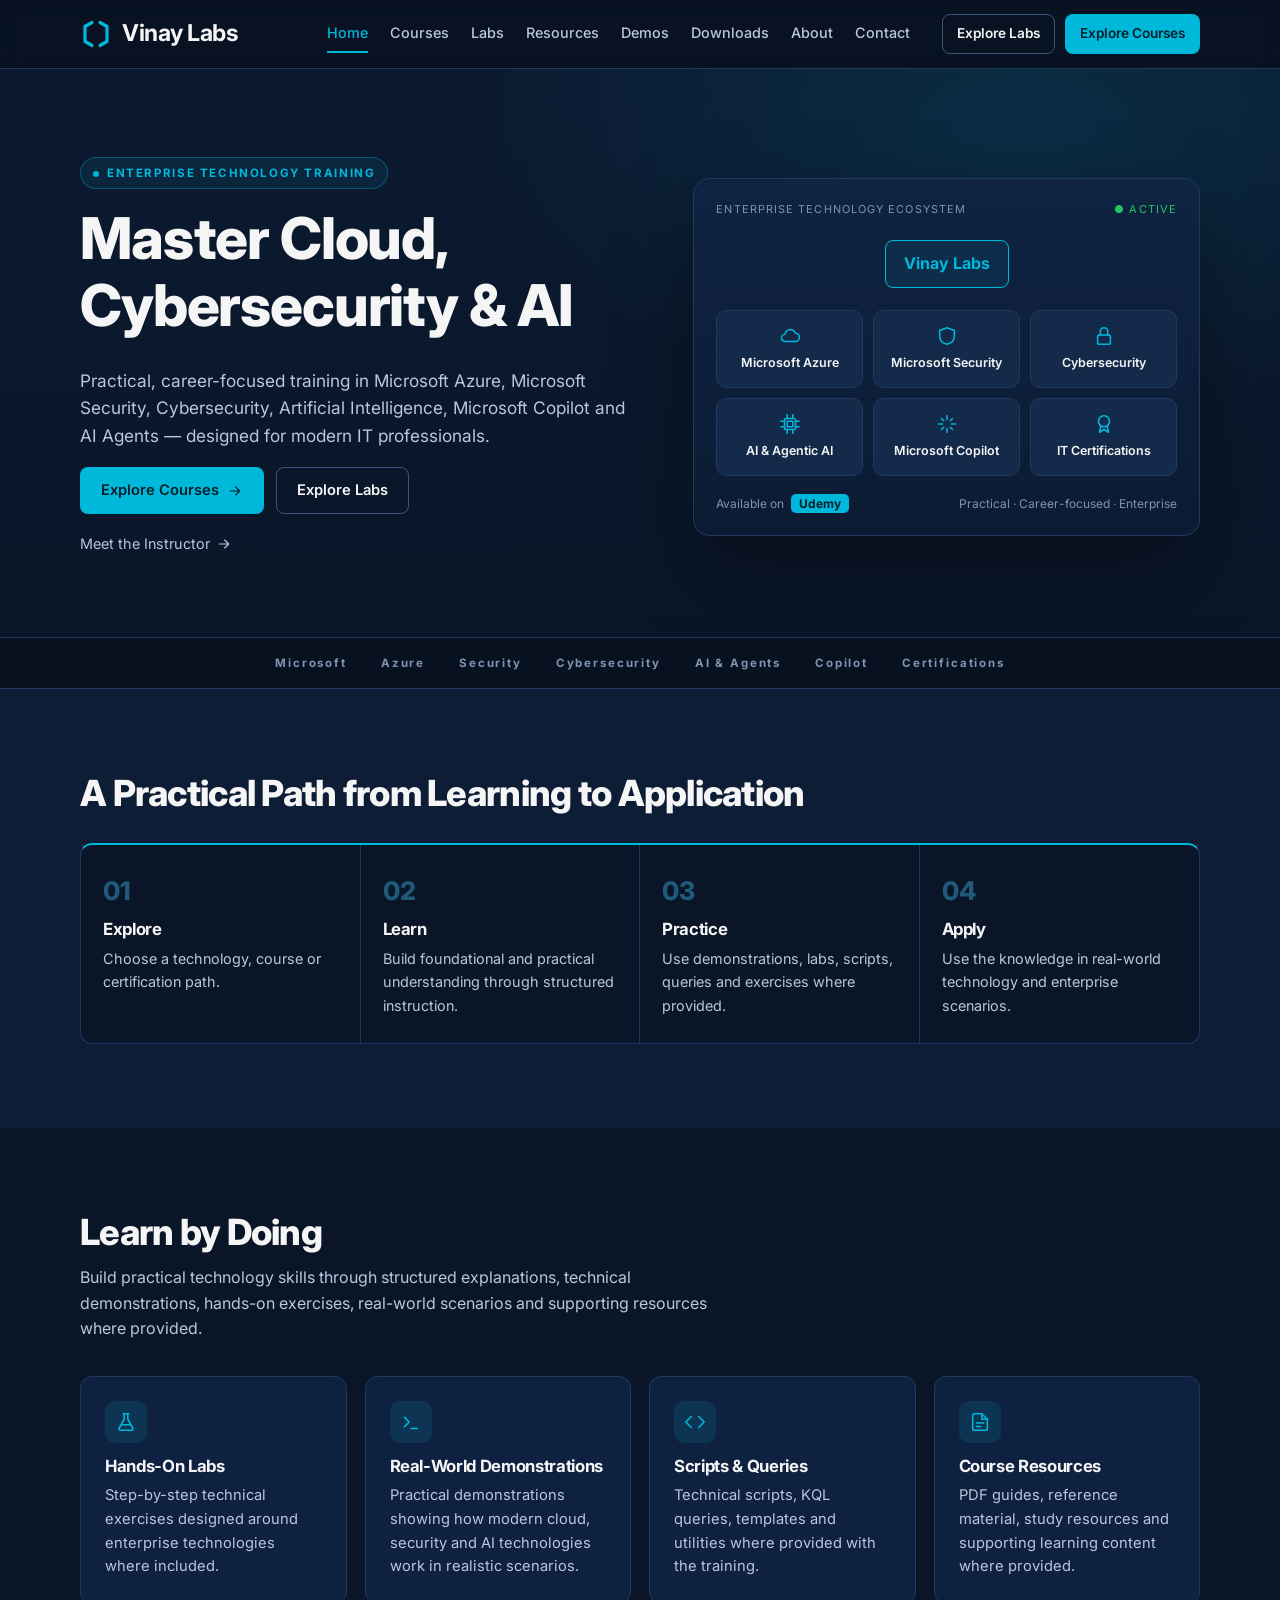
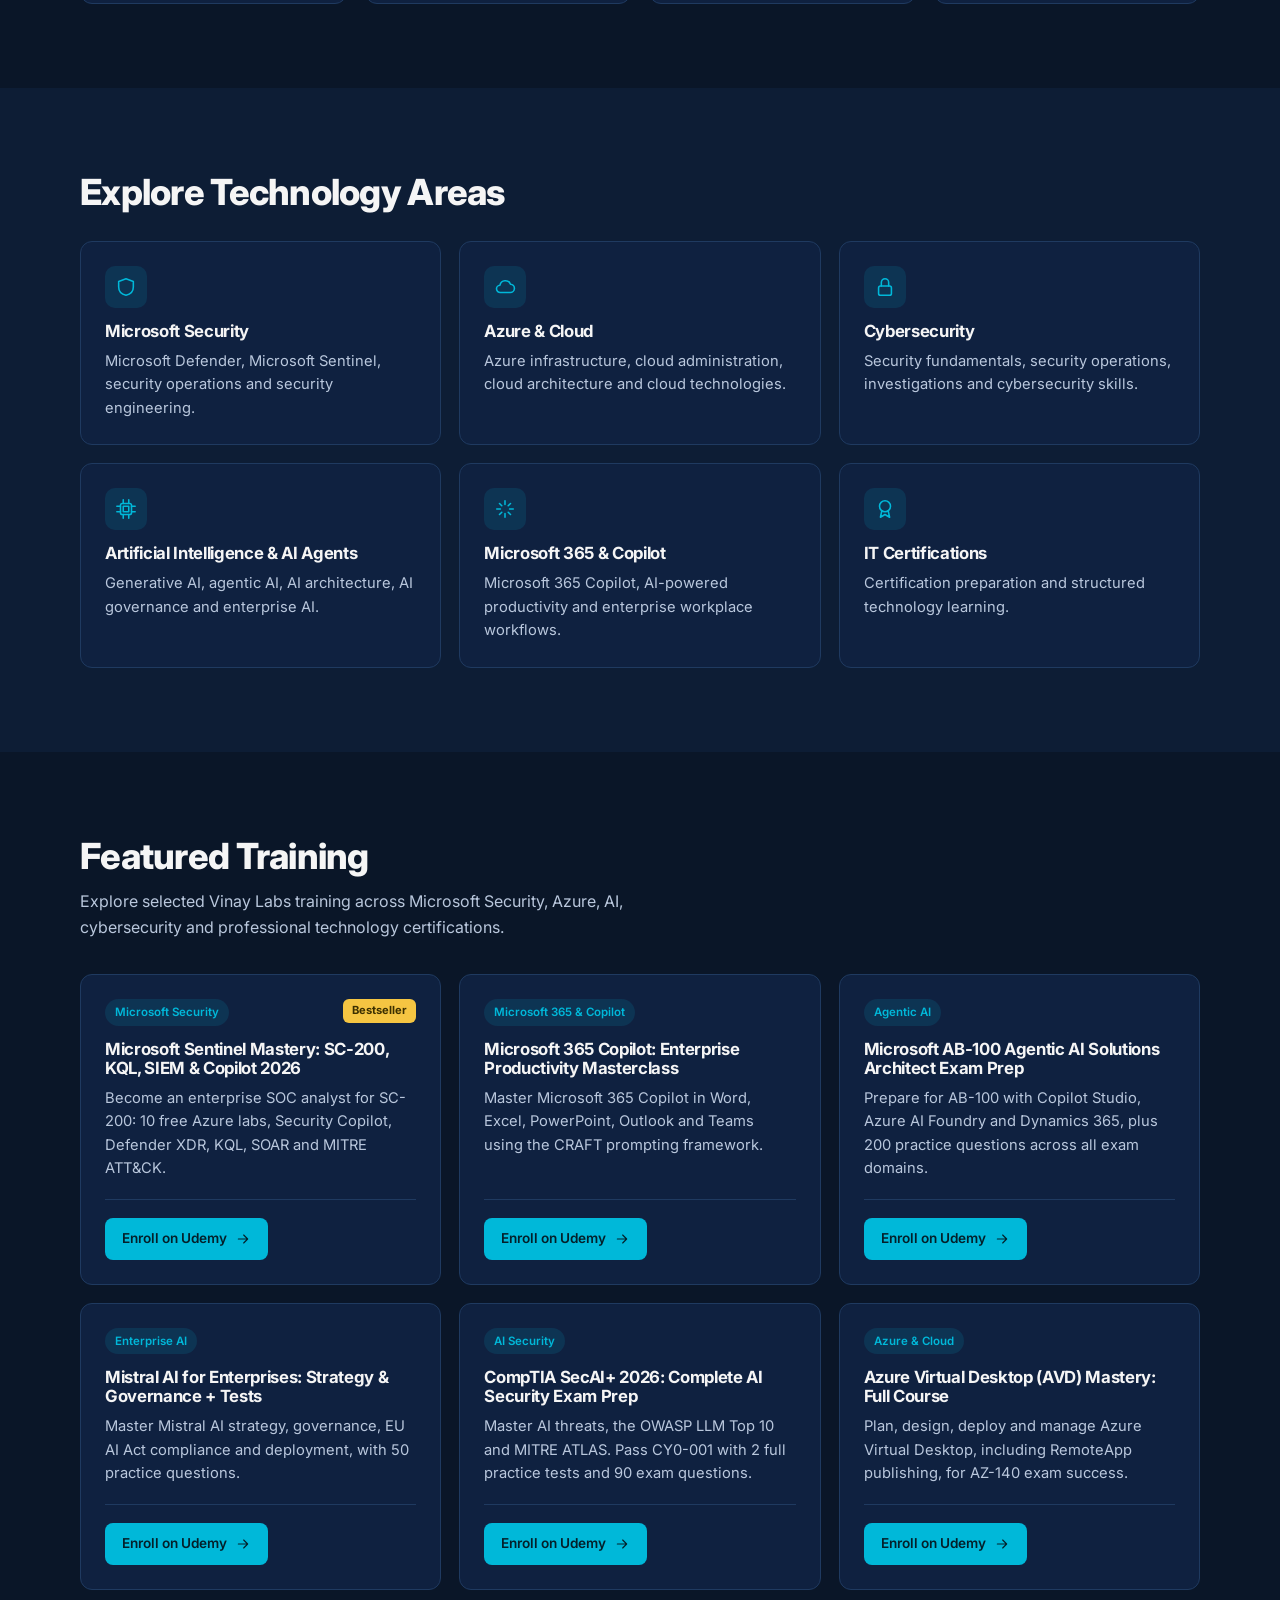
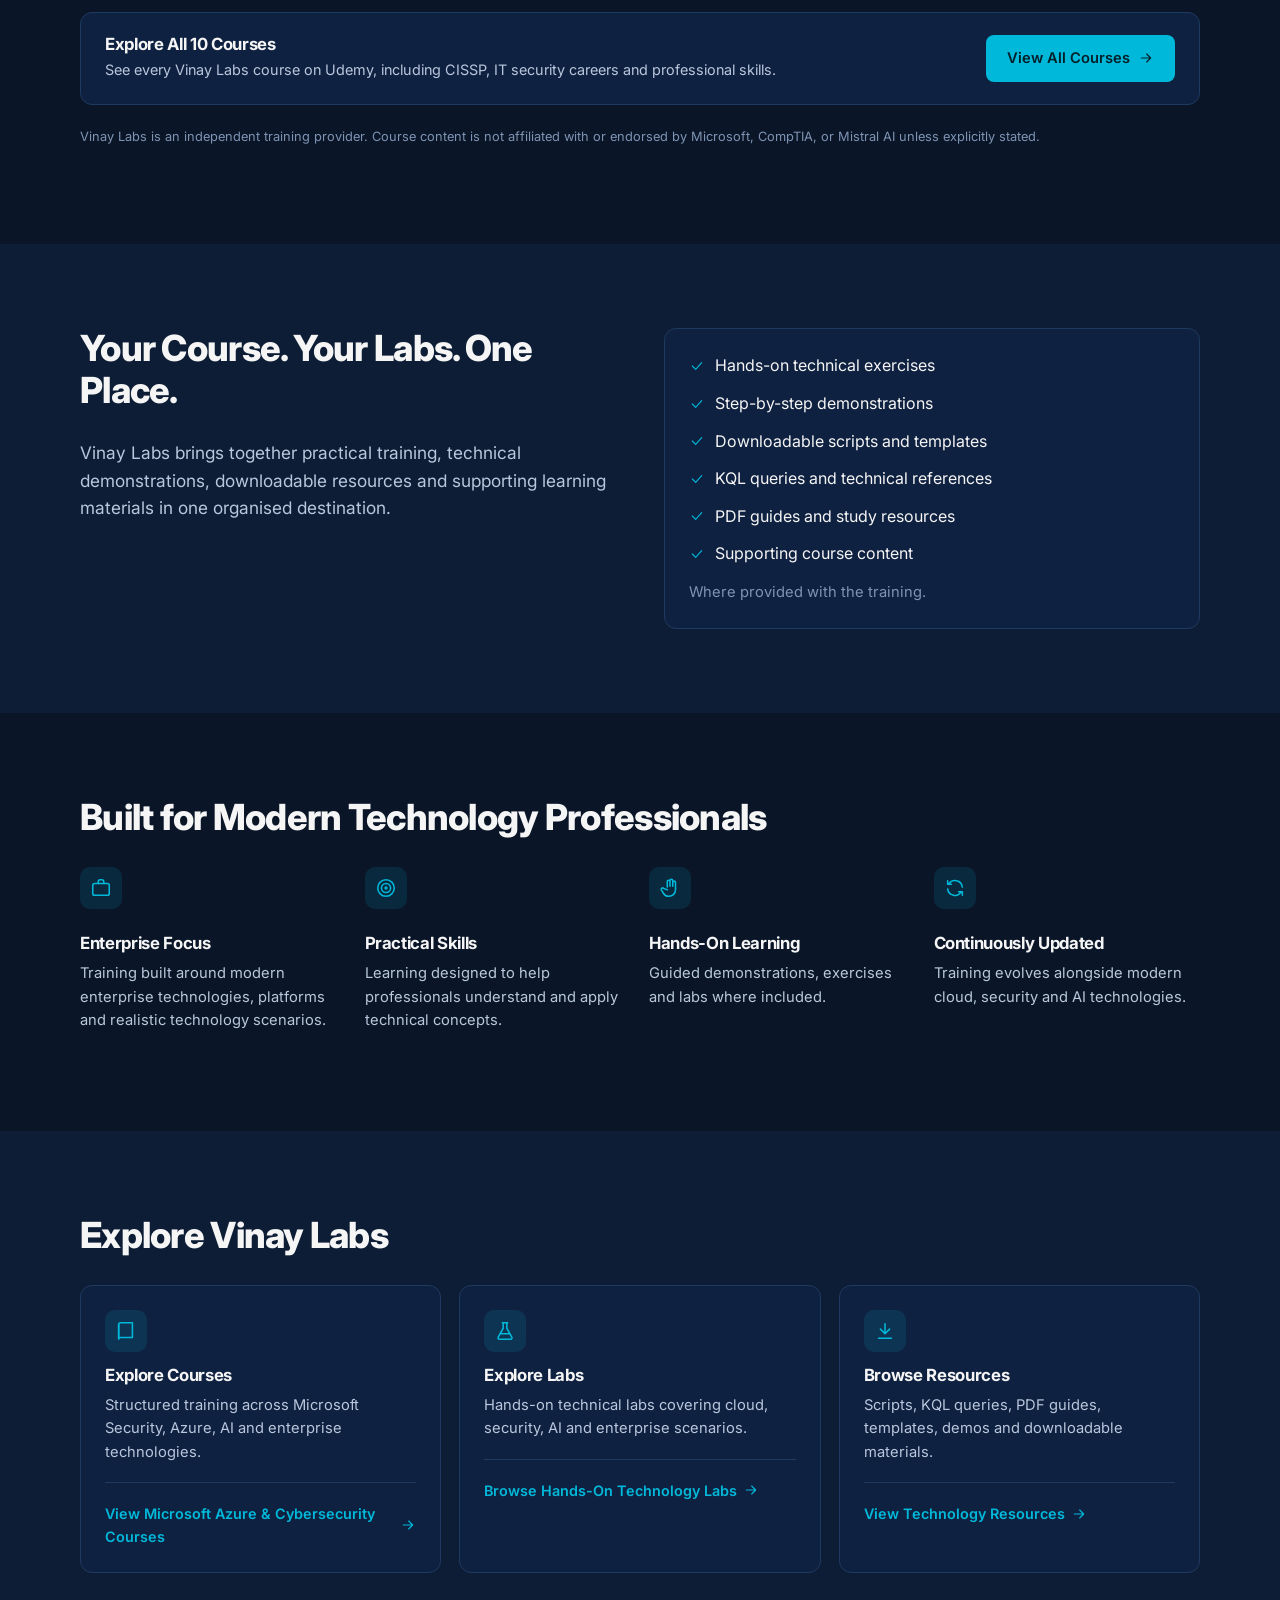
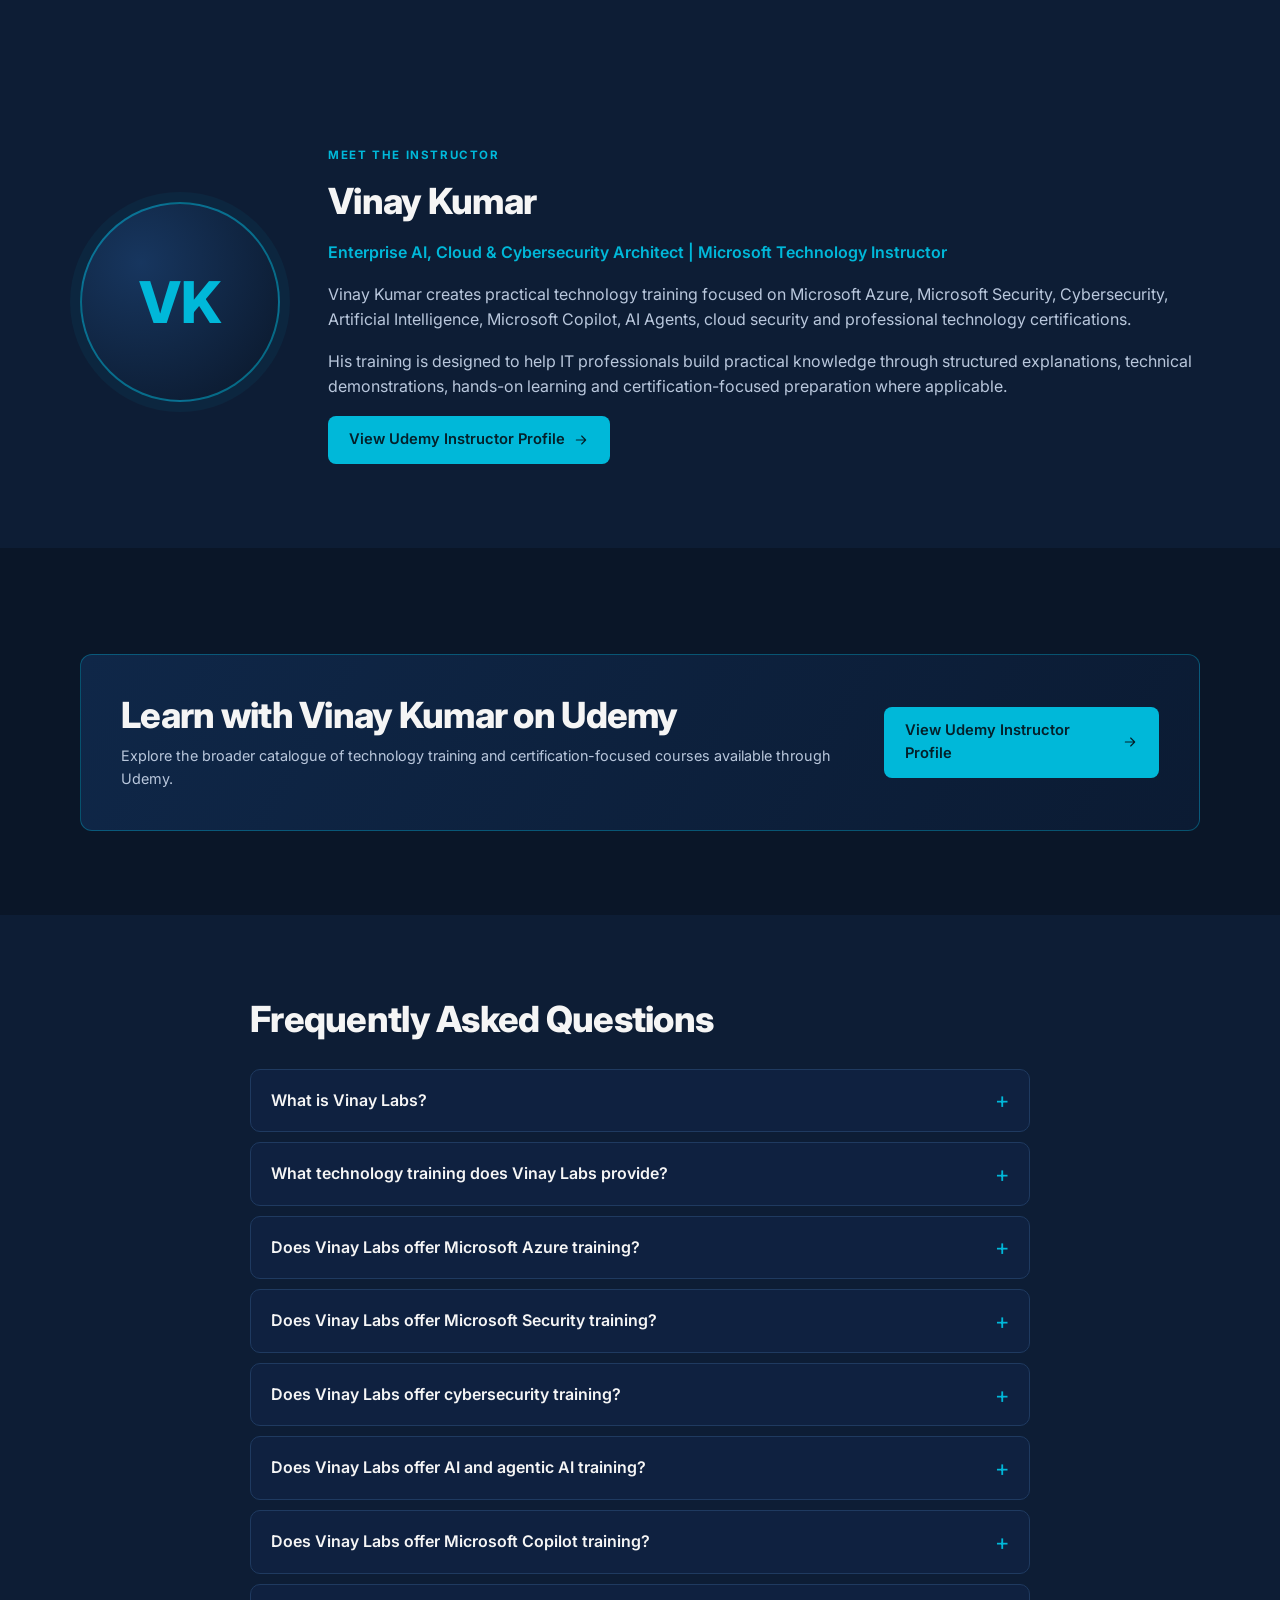
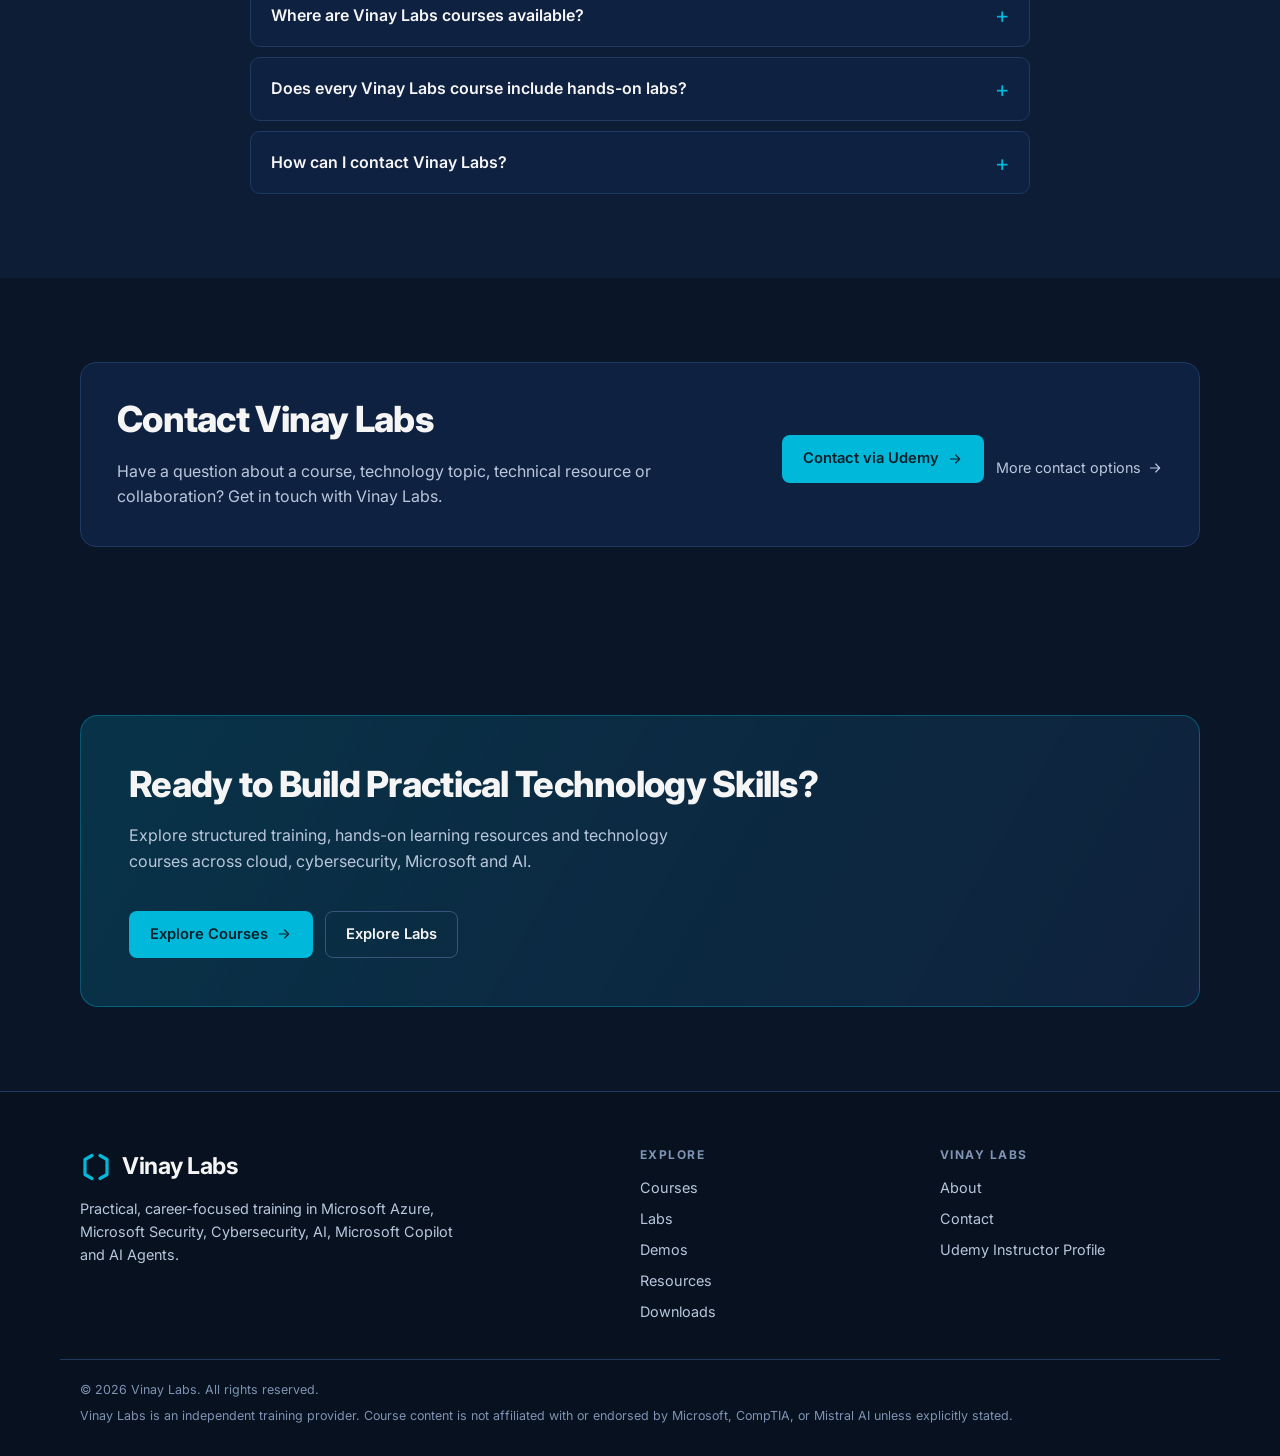
==== commit b247d065: "Add all 10 Udemy courses with referral links, social image, README" ====
--- a/index.html
+++ b/index.html
@@ -11,7 +11,12 @@
 <meta property="og:title" content="Vinay Labs | Microsoft Azure, Cybersecurity, AI &amp; Cloud Training">
 <meta property="og:description" content="Practical, career-focused training in Microsoft Azure, Microsoft Security, Cybersecurity, AI, Microsoft Copilot and AI Agents from instructor Vinay Kumar.">
 <meta property="og:url" content="https://vinaylabs.com/">
-<meta name="twitter:card" content="summary">
+<meta property="og:image" content="https://vinaylabs.com/og-image.png">
+<meta property="og:image:width" content="1200">
+<meta property="og:image:height" content="630">
+<meta name="twitter:card" content="summary_large_image">
+<meta name="twitter:image" content="https://vinaylabs.com/og-image.png">
+<link rel="apple-touch-icon" href="/apple-touch-icon.png">
 <meta name="theme-color" content="#0a1628">
 <link rel="icon" href="data:image/svg+xml,%3Csvg xmlns='http://www.w3.org/2000/svg' viewBox='0 0 32 32'%3E%3Crect width='32' height='32' rx='6' fill='%230a1628'/%3E%3Cpath d='M12 5 6 8.5v15l6 3.5M20 5l6 3.5v15L20 26.5' fill='none' stroke='%2300b8d9' stroke-width='3' stroke-linejoin='round' stroke-linecap='round'/%3E%3C/svg%3E">
 <link rel="preconnect" href="https://fonts.googleapis.com">
@@ -56,8 +61,8 @@
 <section class="section alt"><div class="wrap"><h2 class="h2">Explore Technology Areas</h2><div class="grid g3"><a class="card area" href="/courses"><svg class="ico box" viewBox="0 0 24 24" fill="none" stroke="currentColor" stroke-width="1.7" stroke-linecap="round" stroke-linejoin="round" aria-hidden="true"><path d="M12 3 4 6v6c0 5 3.5 8 8 9 4.5-1 8-4 8-9V6z"/></svg><h3>Microsoft Security</h3><p>Microsoft Defender, Microsoft Sentinel, security operations and security engineering.</p></a><a class="card area" href="/courses"><svg class="ico box" viewBox="0 0 24 24" fill="none" stroke="currentColor" stroke-width="1.7" stroke-linecap="round" stroke-linejoin="round" aria-hidden="true"><path d="M7 18a4 4 0 0 1-.5-8A6 6 0 0 1 18 9a4.5 4.5 0 0 1-.5 9z"/></svg><h3>Azure &amp; Cloud</h3><p>Azure infrastructure, cloud administration, cloud architecture and cloud technologies.</p></a><a class="card area" href="/courses"><svg class="ico box" viewBox="0 0 24 24" fill="none" stroke="currentColor" stroke-width="1.7" stroke-linecap="round" stroke-linejoin="round" aria-hidden="true"><rect x="5" y="11" width="14" height="10" rx="2"/><path d="M8 11V7a4 4 0 0 1 8 0v4"/></svg><h3>Cybersecurity</h3><p>Security fundamentals, security operations, investigations and cybersecurity skills.</p></a><a class="card area" href="/courses"><svg class="ico box" viewBox="0 0 24 24" fill="none" stroke="currentColor" stroke-width="1.7" stroke-linecap="round" stroke-linejoin="round" aria-hidden="true"><rect x="6" y="6" width="12" height="12" rx="2"/><path d="M9 9h6v6H9zM9 2v4M15 2v4M9 18v4M15 18v4M2 9h4M2 15h4M18 9h4M18 15h4"/></svg><h3>Artificial Intelligence &amp; AI Agents</h3><p>Generative AI, agentic AI, AI architecture, AI governance and enterprise AI.</p></a><a class="card area" href="/courses"><svg class="ico box" viewBox="0 0 24 24" fill="none" stroke="currentColor" stroke-width="1.7" stroke-linecap="round" stroke-linejoin="round" aria-hidden="true"><path d="M12 3v4M12 17v4M3 12h4M17 12h4M6 6l2.5 2.5M15.5 15.5 18 18M6 18l2.5-2.5M15.5 8.5 18 6"/></svg><h3>Microsoft 365 &amp; Copilot</h3><p>Microsoft 365 Copilot, AI-powered productivity and enterprise workplace workflows.</p></a><a class="card area" href="/courses"><svg class="ico box" viewBox="0 0 24 24" fill="none" stroke="currentColor" stroke-width="1.7" stroke-linecap="round" stroke-linejoin="round" aria-hidden="true"><circle cx="12" cy="9" r="6"/><path d="m8.5 14-1.5 7 5-3 5 3-1.5-7"/></svg><h3>IT Certifications</h3><p>Certification preparation and structured technology learning.</p></a></div></div></section>
 
 <section class="section"><div class="wrap"><div class="head"><h2 class="h2">Featured Training</h2><p>Explore selected Vinay Labs training across Microsoft Security, Azure, AI, cybersecurity and professional technology certifications.</p></div>
-<div class="grid g3"><article class="card course" data-tags="security cert"><span class="tag">Microsoft Security</span><h3>Microsoft Sentinel Mastery: SC-200, KQL, SIEM &amp; Copilot 2026</h3><p>Comprehensive Microsoft Sentinel training covering KQL threat hunting, SIEM operations and Microsoft Copilot for Security — aligned with the SC-200 exam.</p><div class="card-foot"><a class="link" href="https://www.udemy.com/course/microsoft-sentinel-mastery-sc-200-kql-siem-copilot-2026/" target="_blank" rel="noopener">View Course on Udemy<svg class="ico sm" viewBox="0 0 24 24" fill="none" stroke="currentColor" stroke-width="1.7" stroke-linecap="round" stroke-linejoin="round" aria-hidden="true"><path d="M5 12h14M13 6l6 6-6 6"/></svg></a></div></article><article class="card course" data-tags="ai cert"><span class="tag">Agentic AI</span><h3>Microsoft AB-100 Agentic AI Solutions Architect Exam Prep</h3><p>Structured preparation for the Microsoft AB-100 Agentic AI Solutions Architect certification, covering agentic AI architecture, governance and enterprise AI design.</p><div class="card-foot"><a class="link" href="https://www.udemy.com/course/microsoft-ab-100-agentic-ai-solutions-architect/" target="_blank" rel="noopener">View Course on Udemy<svg class="ico sm" viewBox="0 0 24 24" fill="none" stroke="currentColor" stroke-width="1.7" stroke-linecap="round" stroke-linejoin="round" aria-hidden="true"><path d="M5 12h14M13 6l6 6-6 6"/></svg></a></div></article><article class="card course" data-tags="ai cert"><span class="tag">AI Security</span><h3>CompTIA SecAI+ 2026: Complete AI Security Exam Prep</h3><p>Complete preparation for the CompTIA SecAI+ certification, covering AI security concepts, risks, governance and practical AI security skills.</p><div class="card-foot"><a class="link" href="https://www.udemy.com/course/comptia-secai-certification-2025-complete-exam-prep/" target="_blank" rel="noopener">View Course on Udemy<svg class="ico sm" viewBox="0 0 24 24" fill="none" stroke="currentColor" stroke-width="1.7" stroke-linecap="round" stroke-linejoin="round" aria-hidden="true"><path d="M5 12h14M13 6l6 6-6 6"/></svg></a></div></article><article class="card course" data-tags="azure"><span class="tag">Azure &amp; Cloud</span><h3>Azure Virtual Desktop (AVD) Mastery: Full Course</h3><p>Full course on Microsoft Azure Virtual Desktop covering deployment, configuration, management and enterprise AVD scenarios.</p><div class="card-foot"><a class="link" href="https://www.udemy.com/course/microsoft-azure-virtual-desktop-avd-previously-wvd/" target="_blank" rel="noopener">View Course on Udemy<svg class="ico sm" viewBox="0 0 24 24" fill="none" stroke="currentColor" stroke-width="1.7" stroke-linecap="round" stroke-linejoin="round" aria-hidden="true"><path d="M5 12h14M13 6l6 6-6 6"/></svg></a></div></article><article class="card course" data-tags="m365"><span class="tag">Microsoft 365 &amp; Copilot</span><h3>Microsoft 365 Copilot: Enterprise Productivity Masterclass</h3><p>Practical training in Microsoft 365 Copilot for enterprise productivity, covering prompting, workflows and AI-powered workplace scenarios.</p><div class="card-foot"><span class="muted-sm">Coming Soon</span></div></article><article class="card course" data-tags="ai"><span class="tag">Enterprise AI</span><h3>Mistral AI for Enterprises: Strategy &amp; Governance + Tests</h3><p>Enterprise-focused training on Mistral AI covering strategy, governance, deployment considerations and practical enterprise AI scenarios.</p><div class="card-foot"><span class="muted-sm">Coming Soon</span></div></article></div>
-<div class="inline-cta"><div><h3>Explore All Training</h3><p>Explore additional Microsoft Azure, Microsoft Security, cybersecurity, AI and professional technology training.</p></div><a class="btn btn-primary" href="/courses">View All Courses<svg class="ico sm" viewBox="0 0 24 24" fill="none" stroke="currentColor" stroke-width="1.7" stroke-linecap="round" stroke-linejoin="round" aria-hidden="true"><path d="M5 12h14M13 6l6 6-6 6"/></svg></a></div>
+<div class="grid g3"><article class="card course" data-tags="security cert"><div class="card-top"><span class="tag">Microsoft Security</span><span class="badge">Bestseller</span></div><h3><a href="https://www.udemy.com/course/microsoft-sentinel-mastery-sc-200-kql-siem-copilot-2026/?referralCode=CE9669437631A78A2B1E" target="_blank" rel="noopener">Microsoft Sentinel Mastery: SC-200, KQL, SIEM &amp; Copilot 2026</a></h3><p>Become an enterprise SOC analyst for SC-200: 10 free Azure labs, Security Copilot, Defender XDR, KQL, SOAR and MITRE ATT&amp;CK.</p><div class="card-foot"><a class="btn btn-primary btn-sm" href="https://www.udemy.com/course/microsoft-sentinel-mastery-sc-200-kql-siem-copilot-2026/?referralCode=CE9669437631A78A2B1E" target="_blank" rel="noopener">Enroll on Udemy<svg class="ico sm" viewBox="0 0 24 24" fill="none" stroke="currentColor" stroke-width="1.7" stroke-linecap="round" stroke-linejoin="round" aria-hidden="true"><path d="M5 12h14M13 6l6 6-6 6"/></svg></a></div></article><article class="card course" data-tags="m365 ai"><div class="card-top"><span class="tag">Microsoft 365 &amp; Copilot</span></div><h3><a href="https://www.udemy.com/course/microsoft-365-copilot-enterprise-productivity-masterclass/?referralCode=E7B0BFB6113865BAE358" target="_blank" rel="noopener">Microsoft 365 Copilot: Enterprise Productivity Masterclass</a></h3><p>Master Microsoft 365 Copilot in Word, Excel, PowerPoint, Outlook and Teams using the CRAFT prompting framework.</p><div class="card-foot"><a class="btn btn-primary btn-sm" href="https://www.udemy.com/course/microsoft-365-copilot-enterprise-productivity-masterclass/?referralCode=E7B0BFB6113865BAE358" target="_blank" rel="noopener">Enroll on Udemy<svg class="ico sm" viewBox="0 0 24 24" fill="none" stroke="currentColor" stroke-width="1.7" stroke-linecap="round" stroke-linejoin="round" aria-hidden="true"><path d="M5 12h14M13 6l6 6-6 6"/></svg></a></div></article><article class="card course" data-tags="ai cert"><div class="card-top"><span class="tag">Agentic AI</span></div><h3><a href="https://www.udemy.com/course/microsoft-ab-100-agentic-ai-solutions-architect/?referralCode=0C6E5D3E8C5E6A00295A" target="_blank" rel="noopener">Microsoft AB-100 Agentic AI Solutions Architect Exam Prep</a></h3><p>Prepare for AB-100 with Copilot Studio, Azure AI Foundry and Dynamics 365, plus 200 practice questions across all exam domains.</p><div class="card-foot"><a class="btn btn-primary btn-sm" href="https://www.udemy.com/course/microsoft-ab-100-agentic-ai-solutions-architect/?referralCode=0C6E5D3E8C5E6A00295A" target="_blank" rel="noopener">Enroll on Udemy<svg class="ico sm" viewBox="0 0 24 24" fill="none" stroke="currentColor" stroke-width="1.7" stroke-linecap="round" stroke-linejoin="round" aria-hidden="true"><path d="M5 12h14M13 6l6 6-6 6"/></svg></a></div></article><article class="card course" data-tags="ai"><div class="card-top"><span class="tag">Enterprise AI</span></div><h3><a href="https://www.udemy.com/course/mistral-ai-for-enterprises/?referralCode=819F22A5532A81E8E43F" target="_blank" rel="noopener">Mistral AI for Enterprises: Strategy &amp; Governance + Tests</a></h3><p>Master Mistral AI strategy, governance, EU AI Act compliance and deployment, with 50 practice questions.</p><div class="card-foot"><a class="btn btn-primary btn-sm" href="https://www.udemy.com/course/mistral-ai-for-enterprises/?referralCode=819F22A5532A81E8E43F" target="_blank" rel="noopener">Enroll on Udemy<svg class="ico sm" viewBox="0 0 24 24" fill="none" stroke="currentColor" stroke-width="1.7" stroke-linecap="round" stroke-linejoin="round" aria-hidden="true"><path d="M5 12h14M13 6l6 6-6 6"/></svg></a></div></article><article class="card course" data-tags="ai security cert"><div class="card-top"><span class="tag">AI Security</span></div><h3><a href="https://www.udemy.com/course/comptia-secai-certification-2025-complete-exam-prep/?referralCode=B4DB8C290DFF85FCC3E4" target="_blank" rel="noopener">CompTIA SecAI+ 2026: Complete AI Security Exam Prep</a></h3><p>Master AI threats, the OWASP LLM Top 10 and MITRE ATLAS. Pass CY0-001 with 2 full practice tests and 90 exam questions.</p><div class="card-foot"><a class="btn btn-primary btn-sm" href="https://www.udemy.com/course/comptia-secai-certification-2025-complete-exam-prep/?referralCode=B4DB8C290DFF85FCC3E4" target="_blank" rel="noopener">Enroll on Udemy<svg class="ico sm" viewBox="0 0 24 24" fill="none" stroke="currentColor" stroke-width="1.7" stroke-linecap="round" stroke-linejoin="round" aria-hidden="true"><path d="M5 12h14M13 6l6 6-6 6"/></svg></a></div></article><article class="card course" data-tags="azure cert"><div class="card-top"><span class="tag">Azure &amp; Cloud</span></div><h3><a href="https://www.udemy.com/course/microsoft-azure-virtual-desktop-avd-previously-wvd/?referralCode=3342CA9E6CCE55A43F70" target="_blank" rel="noopener">Azure Virtual Desktop (AVD) Mastery: Full Course</a></h3><p>Plan, design, deploy and manage Azure Virtual Desktop, including RemoteApp publishing, for AZ-140 exam success.</p><div class="card-foot"><a class="btn btn-primary btn-sm" href="https://www.udemy.com/course/microsoft-azure-virtual-desktop-avd-previously-wvd/?referralCode=3342CA9E6CCE55A43F70" target="_blank" rel="noopener">Enroll on Udemy<svg class="ico sm" viewBox="0 0 24 24" fill="none" stroke="currentColor" stroke-width="1.7" stroke-linecap="round" stroke-linejoin="round" aria-hidden="true"><path d="M5 12h14M13 6l6 6-6 6"/></svg></a></div></article></div>
+<div class="inline-cta"><div><h3>Explore All 10 Courses</h3><p>See every Vinay Labs course on Udemy, including CISSP, IT security careers and professional skills.</p></div><a class="btn btn-primary" href="/courses">View All Courses<svg class="ico sm" viewBox="0 0 24 24" fill="none" stroke="currentColor" stroke-width="1.7" stroke-linecap="round" stroke-linejoin="round" aria-hidden="true"><path d="M5 12h14M13 6l6 6-6 6"/></svg></a></div>
 <p class="disclaimer">Vinay Labs is an independent training provider. Course content is not affiliated with or endorsed by Microsoft, CompTIA, or Mistral AI unless explicitly stated.</p></div></section>
 
 <section class="section alt"><div class="wrap split">
@@ -76,13 +81,13 @@
 
 <section class="section"><div class="wrap"><div class="inline-cta big"><div><h2>Learn with Vinay Kumar on Udemy</h2><p>Explore the broader catalogue of technology training and certification-focused courses available through Udemy.</p></div><a class="btn btn-primary" href="https://www.udemy.com/user/vinay-kumar-556/" target="_blank" rel="noopener">View Udemy Instructor Profile<svg class="ico sm" viewBox="0 0 24 24" fill="none" stroke="currentColor" stroke-width="1.7" stroke-linecap="round" stroke-linejoin="round" aria-hidden="true"><path d="M5 12h14M13 6l6 6-6 6"/></svg></a></div></div></section>
 
-<section class="section alt"><div class="wrap narrow"><h2 class="h2">Frequently Asked Questions</h2><div class="faq"><details><summary>What is Vinay Labs?</summary><p>Vinay Labs is an independent enterprise technology training platform providing practical training in Microsoft Azure, Microsoft Security, Cybersecurity, Artificial Intelligence, Microsoft Copilot, AI Agents and professional IT certifications. Training is delivered through Udemy by instructor Vinay Kumar.</p></details><details><summary>What technology training does Vinay Labs provide?</summary><p>Vinay Labs provides training across Microsoft Azure, Microsoft Security (including Microsoft Defender and Microsoft Sentinel), Cybersecurity, AI and Agentic AI, AI Security, Microsoft 365 Copilot, cloud security and professional IT certification preparation including SC-200, AB-100 and CompTIA SecAI+.</p></details><details><summary>Does Vinay Labs offer Microsoft Azure training?</summary><p>Yes. Vinay Labs offers training in Microsoft Azure infrastructure, cloud administration, Azure Virtual Desktop, cloud architecture and Azure-based technologies. The Azure Virtual Desktop (AVD) Mastery course is currently available on Udemy.</p></details><details><summary>Does Vinay Labs offer Microsoft Security training?</summary><p>Yes. Vinay Labs offers Microsoft Security training including Microsoft Sentinel, KQL threat hunting, SIEM operations and Microsoft Copilot for Security. The Microsoft Sentinel Mastery course is aligned with the SC-200 exam and is available on Udemy.</p></details><details><summary>Does Vinay Labs offer cybersecurity training?</summary><p>Yes. Vinay Labs covers cybersecurity fundamentals, security operations, Microsoft Defender, Microsoft Sentinel, AI security and professional cybersecurity certification preparation including CompTIA SecAI+.</p></details><details><summary>Does Vinay Labs offer AI and agentic AI training?</summary><p>Yes. Vinay Labs provides training in generative AI, agentic AI, AI architecture, AI governance, enterprise AI and AI security — including the Microsoft AB-100 Agentic AI Solutions Architect exam preparation and CompTIA SecAI+ AI security certification preparation.</p></details><details><summary>Does Vinay Labs offer Microsoft Copilot training?</summary><p>Yes. Vinay Labs covers Microsoft Copilot for Security as part of the Microsoft Sentinel Mastery course. A dedicated Microsoft 365 Copilot: Enterprise Productivity Masterclass course is coming soon.</p></details><details><summary>Where are Vinay Labs courses available?</summary><p>Vinay Labs training is available on Udemy. Visit the Vinay Kumar Udemy instructor profile at udemy.com/user/vinay-kumar-556 to explore the full course catalogue.</p></details><details><summary>Does every Vinay Labs course include hands-on labs?</summary><p>Not every course includes hands-on lab exercises. Labs, demonstrations, scripts, queries and downloadable resources are provided where included with the specific training. Check individual course details on Udemy for what is included.</p></details><details><summary>How can I contact Vinay Labs?</summary><p>You can contact Vinay Labs through the Udemy messaging system on the Vinay Kumar instructor profile, or send questions about a specific course directly from that course page on Udemy.</p></details></div></div></section>
+<section class="section alt"><div class="wrap narrow"><h2 class="h2">Frequently Asked Questions</h2><div class="faq"><details><summary>What is Vinay Labs?</summary><p>Vinay Labs is an independent enterprise technology training platform providing practical training in Microsoft Azure, Microsoft Security, Cybersecurity, Artificial Intelligence, Microsoft Copilot, AI Agents and professional IT certifications. Training is delivered through Udemy by instructor Vinay Kumar.</p></details><details><summary>What technology training does Vinay Labs provide?</summary><p>Vinay Labs provides training across Microsoft Azure, Microsoft Security (including Microsoft Defender and Microsoft Sentinel), Cybersecurity, AI and Agentic AI, AI Security, Microsoft 365 Copilot, cloud security and professional IT certification preparation including SC-200, AB-100, AZ-140, CompTIA SecAI+ and CISSP, plus enterprise AI strategy with Mistral AI.</p></details><details><summary>Does Vinay Labs offer Microsoft Azure training?</summary><p>Yes. Vinay Labs offers training in Microsoft Azure infrastructure, cloud administration, Azure Virtual Desktop, cloud architecture and Azure-based technologies. The Azure Virtual Desktop (AVD) Mastery course is currently available on Udemy.</p></details><details><summary>Does Vinay Labs offer Microsoft Security training?</summary><p>Yes. Vinay Labs offers Microsoft Security training including Microsoft Sentinel, KQL threat hunting, SIEM operations and Microsoft Copilot for Security. The Microsoft Sentinel Mastery course is aligned with the SC-200 exam and is available on Udemy.</p></details><details><summary>Does Vinay Labs offer cybersecurity training?</summary><p>Yes. Vinay Labs covers cybersecurity fundamentals, security operations, Microsoft Defender, Microsoft Sentinel, AI security and professional cybersecurity certification preparation including CompTIA SecAI+.</p></details><details><summary>Does Vinay Labs offer AI and agentic AI training?</summary><p>Yes. Vinay Labs provides training in generative AI, agentic AI, AI architecture, AI governance, enterprise AI and AI security — including the Microsoft AB-100 Agentic AI Solutions Architect exam preparation and CompTIA SecAI+ AI security certification preparation.</p></details><details><summary>Does Vinay Labs offer Microsoft Copilot training?</summary><p>Yes. Microsoft 365 Copilot: Enterprise Productivity Masterclass covers Copilot in Word, Excel, PowerPoint, Outlook and Teams, and Microsoft Sentinel Mastery covers Security Copilot for SOC work. Both are available on Udemy.</p></details><details><summary>Where are Vinay Labs courses available?</summary><p>Vinay Labs training is available on Udemy. Visit the Vinay Kumar Udemy instructor profile at udemy.com/user/vinay-kumar-556 to explore the full course catalogue.</p></details><details><summary>Does every Vinay Labs course include hands-on labs?</summary><p>Not every course includes hands-on lab exercises. Labs, demonstrations, scripts, queries and downloadable resources are provided where included with the specific training. Check individual course details on Udemy for what is included.</p></details><details><summary>How can I contact Vinay Labs?</summary><p>You can contact Vinay Labs through the Udemy messaging system on the Vinay Kumar instructor profile, or send questions about a specific course directly from that course page on Udemy.</p></details></div></div></section>
 
 <section class="section"><div class="wrap"><div class="contact-card"><div><h2>Contact Vinay Labs</h2><p>Have a question about a course, technology topic, technical resource or collaboration? Get in touch with Vinay Labs.</p></div>
 <div class="btn-row"><a class="btn btn-primary" href="https://www.udemy.com/user/vinay-kumar-556/" target="_blank" rel="noopener">Contact via Udemy<svg class="ico sm" viewBox="0 0 24 24" fill="none" stroke="currentColor" stroke-width="1.7" stroke-linecap="round" stroke-linejoin="round" aria-hidden="true"><path d="M5 12h14M13 6l6 6-6 6"/></svg></a><a class="text-link" href="/contact">More contact options <svg class="ico sm" viewBox="0 0 24 24" fill="none" stroke="currentColor" stroke-width="1.7" stroke-linecap="round" stroke-linejoin="round" aria-hidden="true"><path d="M5 12h14M13 6l6 6-6 6"/></svg></a></div></div></div></section>
 
 <section class="section"><div class="wrap"><div class="cta-band"><div><h2>Ready to Build Practical Technology Skills?</h2><p>Explore structured training, hands-on learning resources and technology courses across cloud, cybersecurity, Microsoft and AI.</p></div><div class="btn-row"><a class="btn btn-primary" href="/courses">Explore Courses<svg class="ico sm" viewBox="0 0 24 24" fill="none" stroke="currentColor" stroke-width="1.7" stroke-linecap="round" stroke-linejoin="round" aria-hidden="true"><path d="M5 12h14M13 6l6 6-6 6"/></svg></a><a class="btn btn-ghost" href="/labs">Explore Labs</a></div></div></div></section>
-<script type="application/ld+json">{"@context": "https://schema.org", "@graph": [{"@type": "Organization", "name": "Vinay Labs", "url": "https://vinaylabs.com/", "sameAs": ["https://www.udemy.com/user/vinay-kumar-556/"]}, {"@type": "Person", "name": "Vinay Kumar", "jobTitle": "Enterprise AI, Cloud & Cybersecurity Architect | Microsoft Technology Instructor", "url": "https://vinaylabs.com/about", "sameAs": ["https://www.udemy.com/user/vinay-kumar-556/"]}, {"@type": "FAQPage", "mainEntity": [{"@type": "Question", "name": "What is Vinay Labs?", "acceptedAnswer": {"@type": "Answer", "text": "Vinay Labs is an independent enterprise technology training platform providing practical training in Microsoft Azure, Microsoft Security, Cybersecurity, Artificial Intelligence, Microsoft Copilot, AI Agents and professional IT certifications. Training is delivered through Udemy by instructor Vinay Kumar."}}, {"@type": "Question", "name": "What technology training does Vinay Labs provide?", "acceptedAnswer": {"@type": "Answer", "text": "Vinay Labs provides training across Microsoft Azure, Microsoft Security (including Microsoft Defender and Microsoft Sentinel), Cybersecurity, AI and Agentic AI, AI Security, Microsoft 365 Copilot, cloud security and professional IT certification preparation including SC-200, AB-100 and CompTIA SecAI+."}}, {"@type": "Question", "name": "Does Vinay Labs offer Microsoft Azure training?", "acceptedAnswer": {"@type": "Answer", "text": "Yes. Vinay Labs offers training in Microsoft Azure infrastructure, cloud administration, Azure Virtual Desktop, cloud architecture and Azure-based technologies. The Azure Virtual Desktop (AVD) Mastery course is currently available on Udemy."}}, {"@type": "Question", "name": "Does Vinay Labs offer Microsoft Security training?", "acceptedAnswer": {"@type": "Answer", "text": "Yes. Vinay Labs offers Microsoft Security training including Microsoft Sentinel, KQL threat hunting, SIEM operations and Microsoft Copilot for Security. The Microsoft Sentinel Mastery course is aligned with the SC-200 exam and is available on Udemy."}}, {"@type": "Question", "name": "Does Vinay Labs offer cybersecurity training?", "acceptedAnswer": {"@type": "Answer", "text": "Yes. Vinay Labs covers cybersecurity fundamentals, security operations, Microsoft Defender, Microsoft Sentinel, AI security and professional cybersecurity certification preparation including CompTIA SecAI+."}}, {"@type": "Question", "name": "Does Vinay Labs offer AI and agentic AI training?", "acceptedAnswer": {"@type": "Answer", "text": "Yes. Vinay Labs provides training in generative AI, agentic AI, AI architecture, AI governance, enterprise AI and AI security \u2014 including the Microsoft AB-100 Agentic AI Solutions Architect exam preparation and CompTIA SecAI+ AI security certification preparation."}}, {"@type": "Question", "name": "Does Vinay Labs offer Microsoft Copilot training?", "acceptedAnswer": {"@type": "Answer", "text": "Yes. Vinay Labs covers Microsoft Copilot for Security as part of the Microsoft Sentinel Mastery course. A dedicated Microsoft 365 Copilot: Enterprise Productivity Masterclass course is coming soon."}}, {"@type": "Question", "name": "Where are Vinay Labs courses available?", "acceptedAnswer": {"@type": "Answer", "text": "Vinay Labs training is available on Udemy. Visit the Vinay Kumar Udemy instructor profile at udemy.com/user/vinay-kumar-556 to explore the full course catalogue."}}, {"@type": "Question", "name": "Does every Vinay Labs course include hands-on labs?", "acceptedAnswer": {"@type": "Answer", "text": "Not every course includes hands-on lab exercises. Labs, demonstrations, scripts, queries and downloadable resources are provided where included with the specific training. Check individual course details on Udemy for what is included."}}, {"@type": "Question", "name": "How can I contact Vinay Labs?", "acceptedAnswer": {"@type": "Answer", "text": "You can contact Vinay Labs through the Udemy messaging system on the Vinay Kumar instructor profile, or send questions about a specific course directly from that course page on Udemy."}}]}]}</script>
+<script type="application/ld+json">{"@context": "https://schema.org", "@graph": [{"@type": "Organization", "name": "Vinay Labs", "url": "https://vinaylabs.com/", "sameAs": ["https://www.udemy.com/user/vinay-kumar-556/"]}, {"@type": "Person", "name": "Vinay Kumar", "jobTitle": "Enterprise AI, Cloud & Cybersecurity Architect | Microsoft Technology Instructor", "url": "https://vinaylabs.com/about", "sameAs": ["https://www.udemy.com/user/vinay-kumar-556/"]}, {"@type": "FAQPage", "mainEntity": [{"@type": "Question", "name": "What is Vinay Labs?", "acceptedAnswer": {"@type": "Answer", "text": "Vinay Labs is an independent enterprise technology training platform providing practical training in Microsoft Azure, Microsoft Security, Cybersecurity, Artificial Intelligence, Microsoft Copilot, AI Agents and professional IT certifications. Training is delivered through Udemy by instructor Vinay Kumar."}}, {"@type": "Question", "name": "What technology training does Vinay Labs provide?", "acceptedAnswer": {"@type": "Answer", "text": "Vinay Labs provides training across Microsoft Azure, Microsoft Security (including Microsoft Defender and Microsoft Sentinel), Cybersecurity, AI and Agentic AI, AI Security, Microsoft 365 Copilot, cloud security and professional IT certification preparation including SC-200, AB-100, AZ-140, CompTIA SecAI+ and CISSP, plus enterprise AI strategy with Mistral AI."}}, {"@type": "Question", "name": "Does Vinay Labs offer Microsoft Azure training?", "acceptedAnswer": {"@type": "Answer", "text": "Yes. Vinay Labs offers training in Microsoft Azure infrastructure, cloud administration, Azure Virtual Desktop, cloud architecture and Azure-based technologies. The Azure Virtual Desktop (AVD) Mastery course is currently available on Udemy."}}, {"@type": "Question", "name": "Does Vinay Labs offer Microsoft Security training?", "acceptedAnswer": {"@type": "Answer", "text": "Yes. Vinay Labs offers Microsoft Security training including Microsoft Sentinel, KQL threat hunting, SIEM operations and Microsoft Copilot for Security. The Microsoft Sentinel Mastery course is aligned with the SC-200 exam and is available on Udemy."}}, {"@type": "Question", "name": "Does Vinay Labs offer cybersecurity training?", "acceptedAnswer": {"@type": "Answer", "text": "Yes. Vinay Labs covers cybersecurity fundamentals, security operations, Microsoft Defender, Microsoft Sentinel, AI security and professional cybersecurity certification preparation including CompTIA SecAI+."}}, {"@type": "Question", "name": "Does Vinay Labs offer AI and agentic AI training?", "acceptedAnswer": {"@type": "Answer", "text": "Yes. Vinay Labs provides training in generative AI, agentic AI, AI architecture, AI governance, enterprise AI and AI security \u2014 including the Microsoft AB-100 Agentic AI Solutions Architect exam preparation and CompTIA SecAI+ AI security certification preparation."}}, {"@type": "Question", "name": "Does Vinay Labs offer Microsoft Copilot training?", "acceptedAnswer": {"@type": "Answer", "text": "Yes. Microsoft 365 Copilot: Enterprise Productivity Masterclass covers Copilot in Word, Excel, PowerPoint, Outlook and Teams, and Microsoft Sentinel Mastery covers Security Copilot for SOC work. Both are available on Udemy."}}, {"@type": "Question", "name": "Where are Vinay Labs courses available?", "acceptedAnswer": {"@type": "Answer", "text": "Vinay Labs training is available on Udemy. Visit the Vinay Kumar Udemy instructor profile at udemy.com/user/vinay-kumar-556 to explore the full course catalogue."}}, {"@type": "Question", "name": "Does every Vinay Labs course include hands-on labs?", "acceptedAnswer": {"@type": "Answer", "text": "Not every course includes hands-on lab exercises. Labs, demonstrations, scripts, queries and downloadable resources are provided where included with the specific training. Check individual course details on Udemy for what is included."}}, {"@type": "Question", "name": "How can I contact Vinay Labs?", "acceptedAnswer": {"@type": "Answer", "text": "You can contact Vinay Labs through the Udemy messaging system on the Vinay Kumar instructor profile, or send questions about a specific course directly from that course page on Udemy."}}]}]}</script>
 </main>
 <footer class="site-footer">
   <div class="wrap foot">
--- a/style.css
+++ b/style.css
@@ -164,3 +164,8 @@
   .eco-foot{flex-direction:column}
 }
 @media (prefers-reduced-motion:reduce){*{transition:none!important;scroll-behavior:auto!important}}
+
+.badge{flex:none;font-size:.7rem;font-weight:700;color:#3b2f00;background:#f5c542;padding:3px 9px;border-radius:6px;height:max-content}
+.card.course h3 a:hover{color:var(--accent)}
+.card.course .card-top{margin-bottom:0}
+.btn-sm{padding:9px 16px;font-size:.85rem}
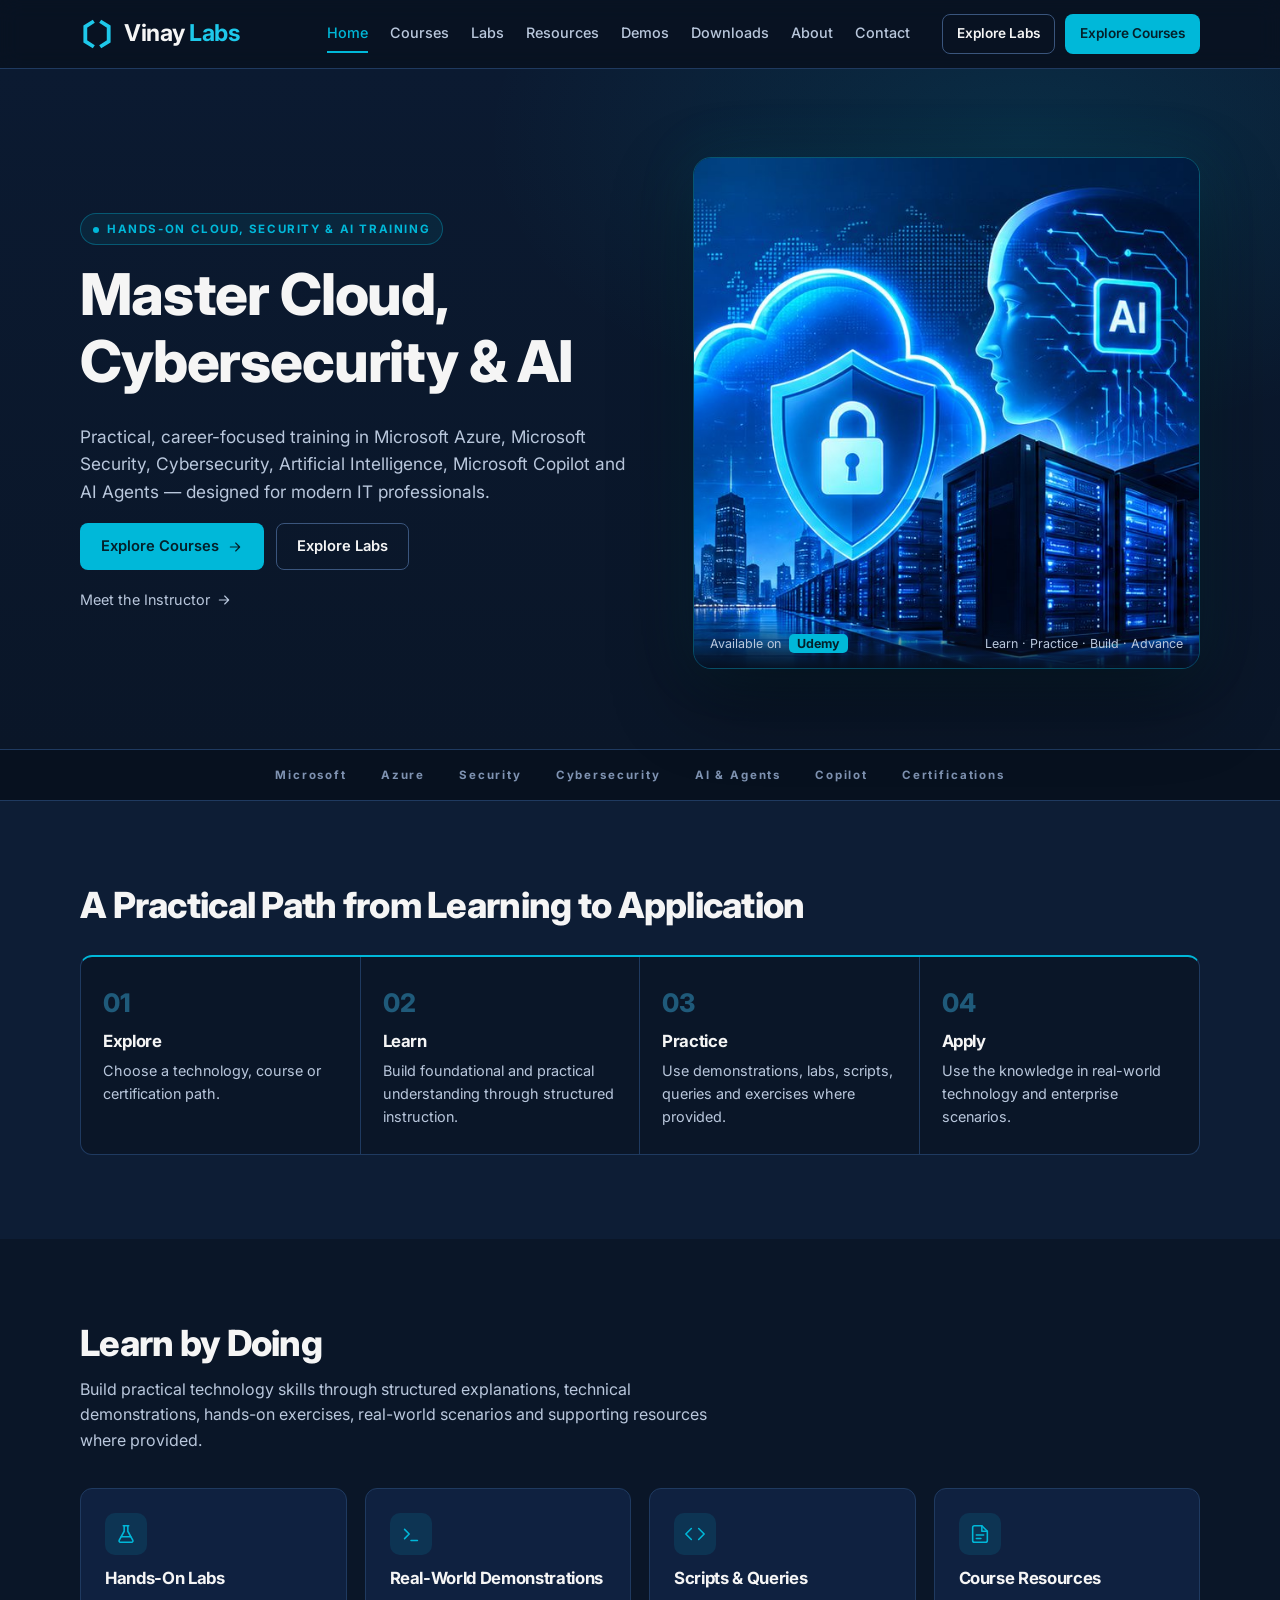
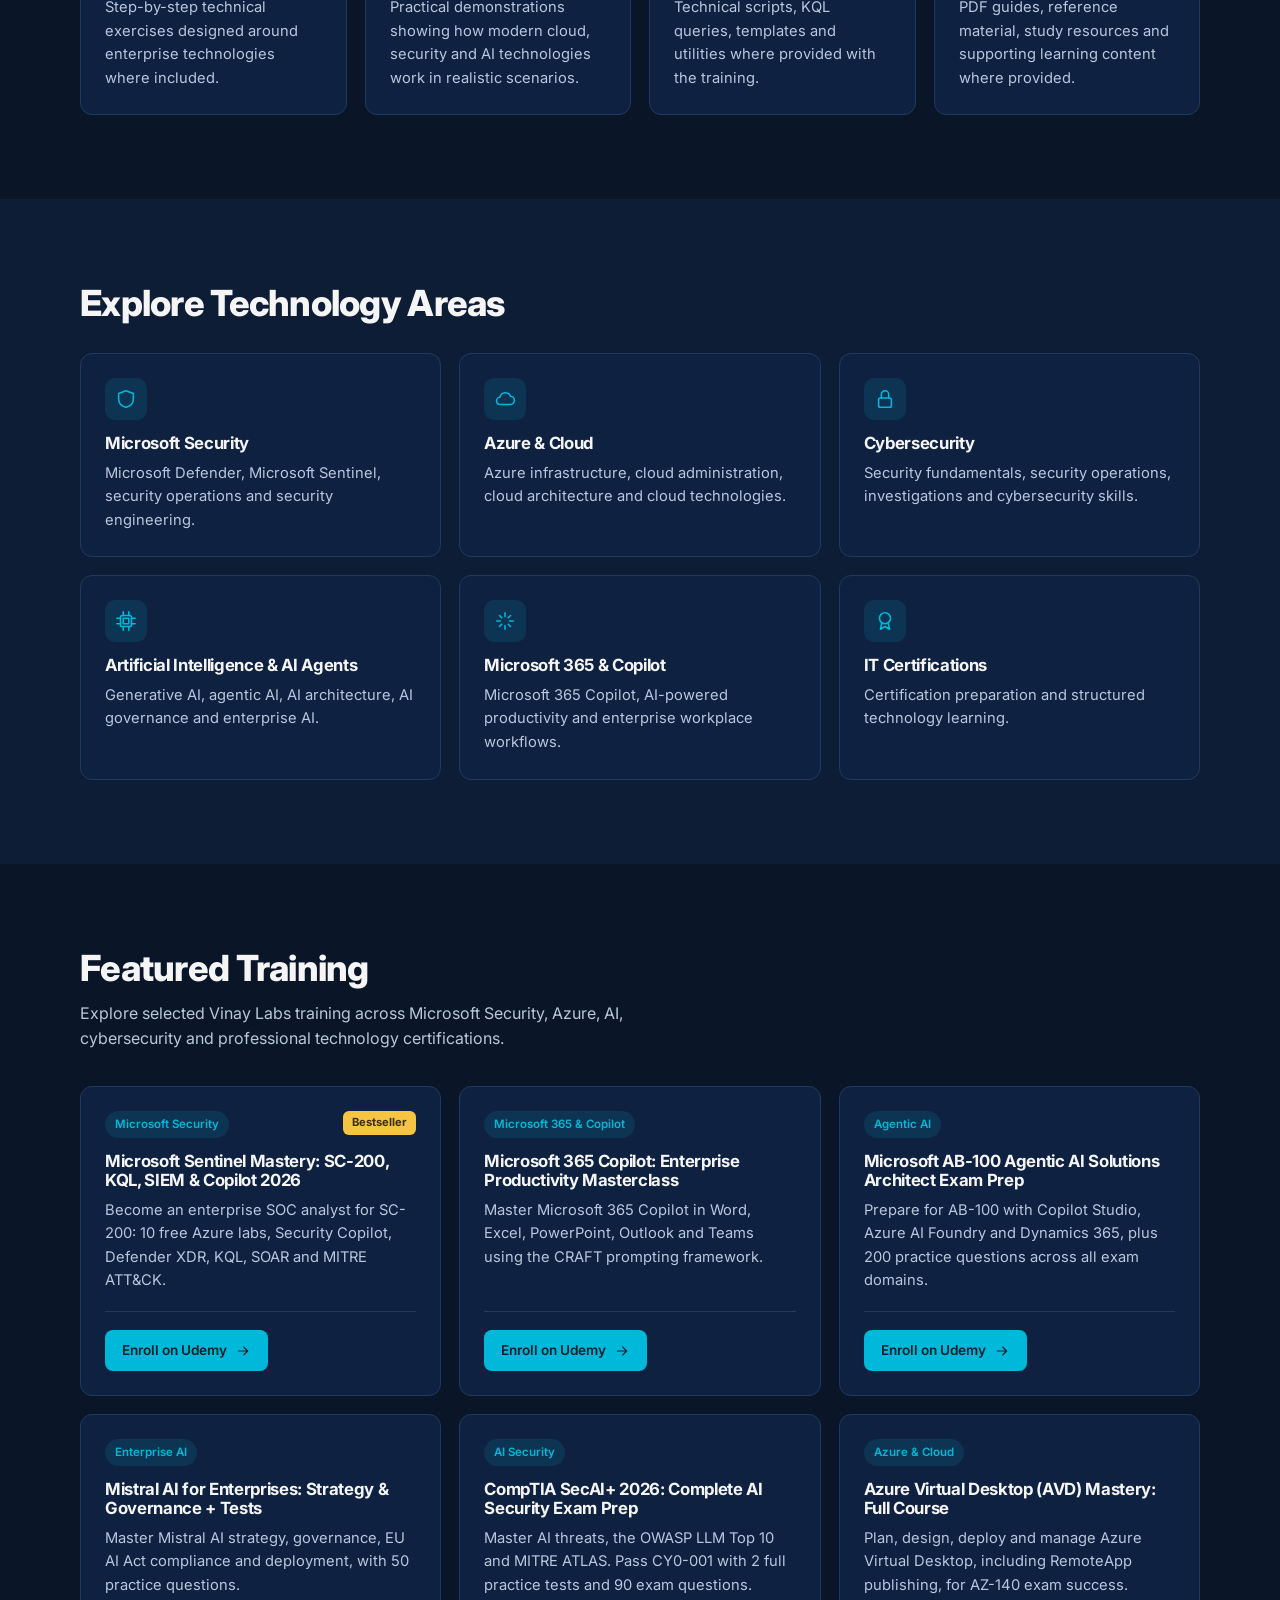
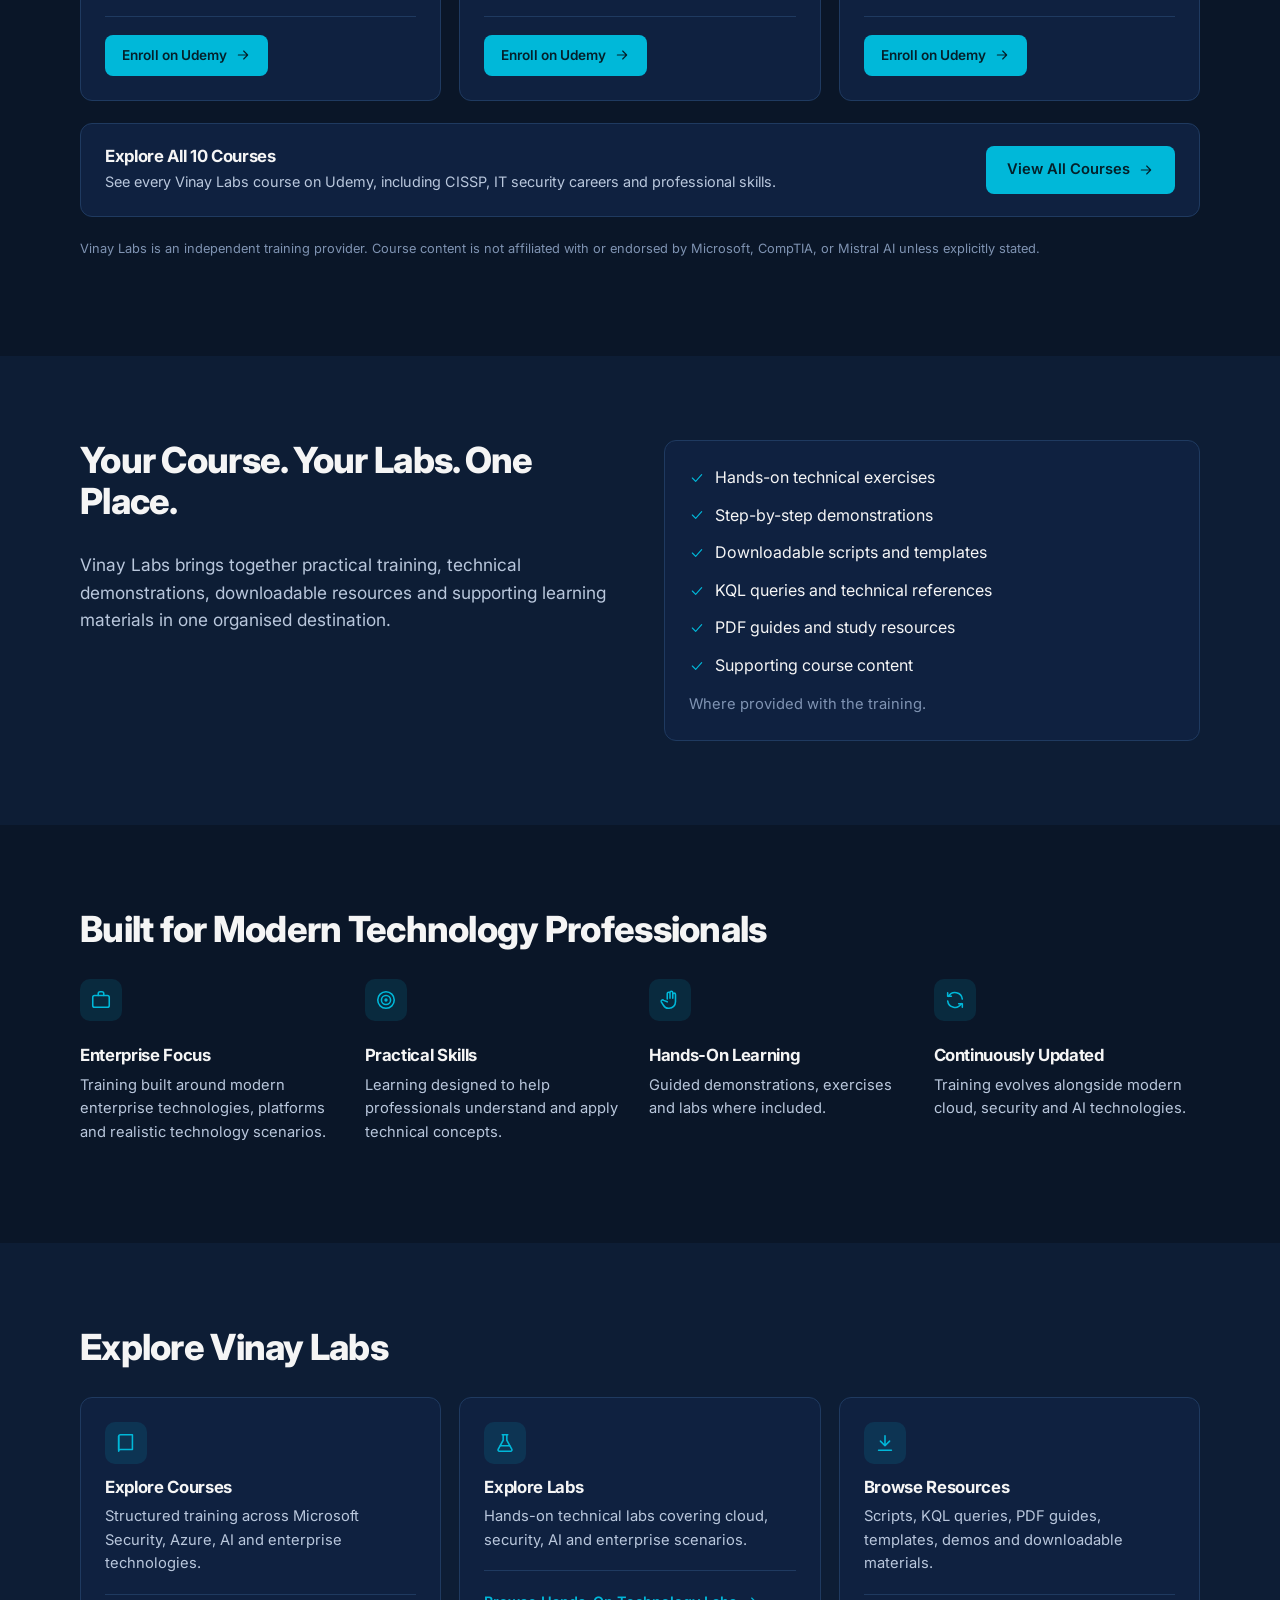
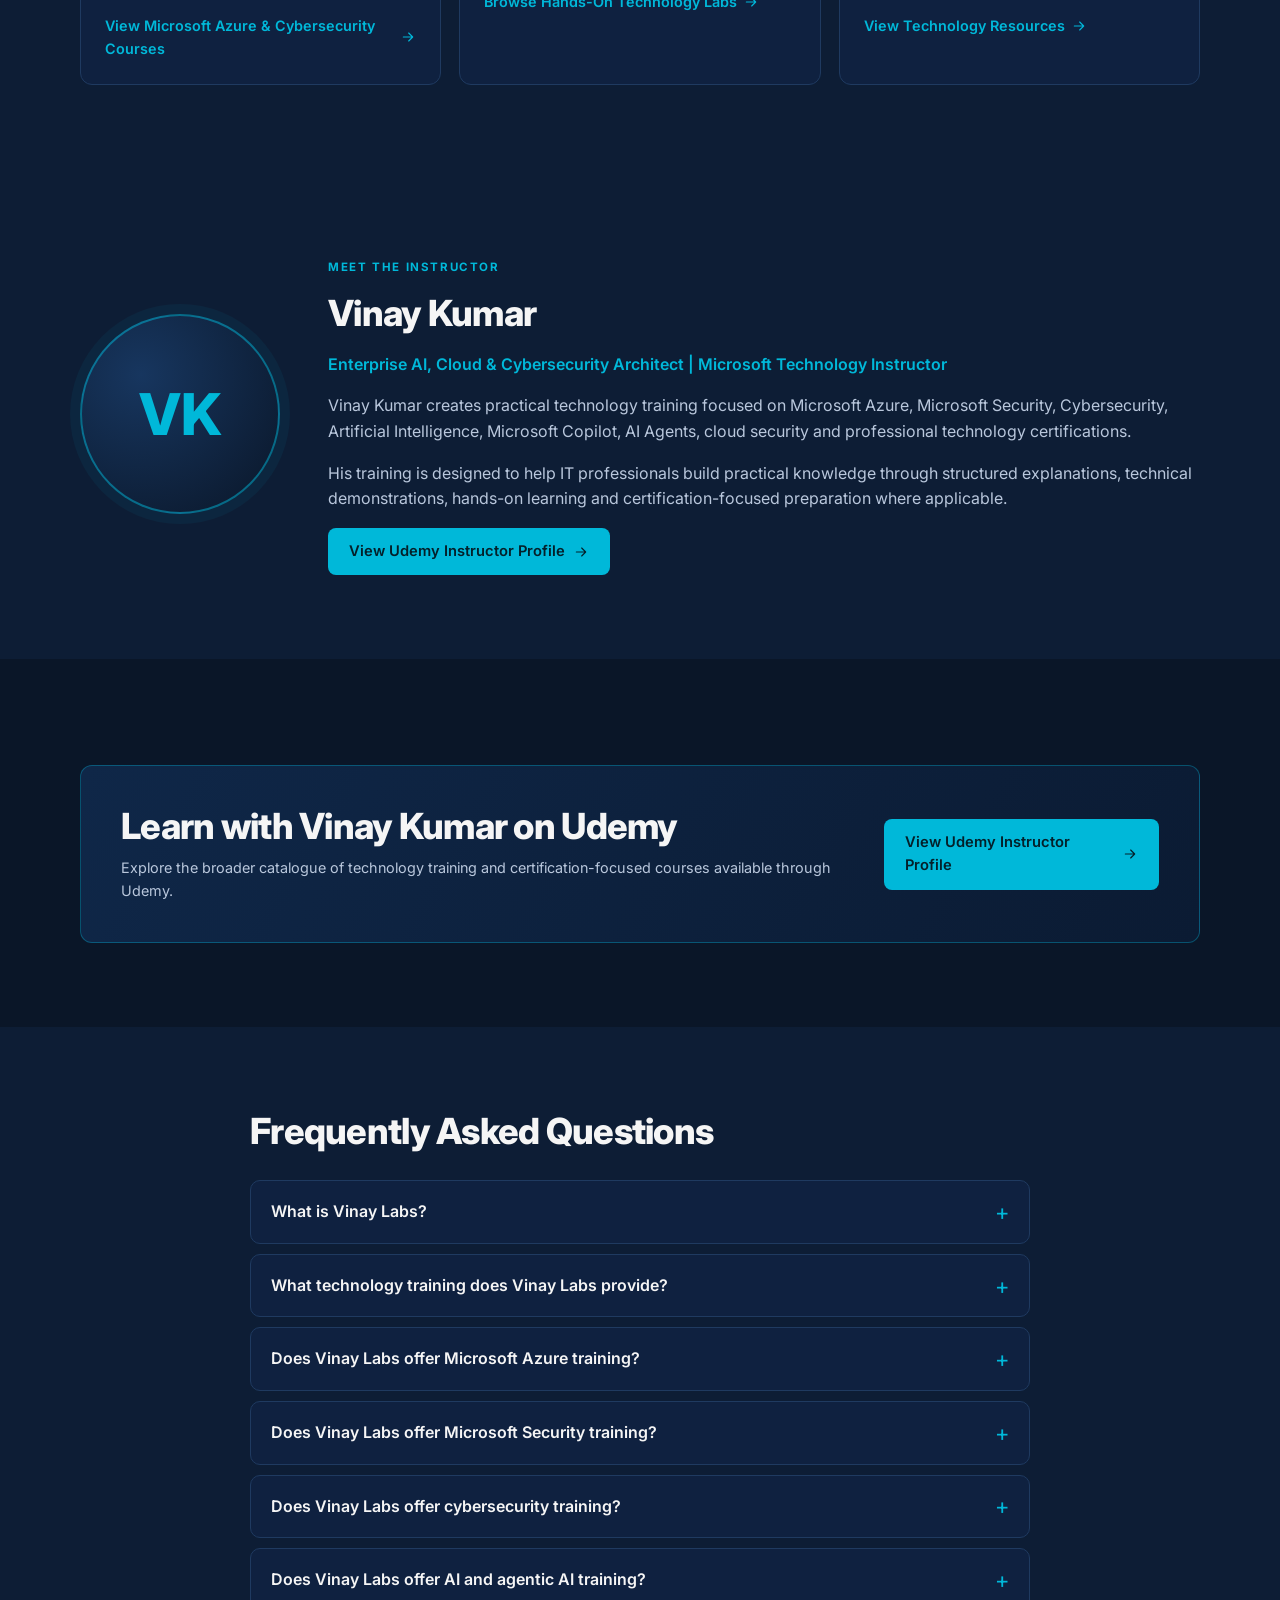
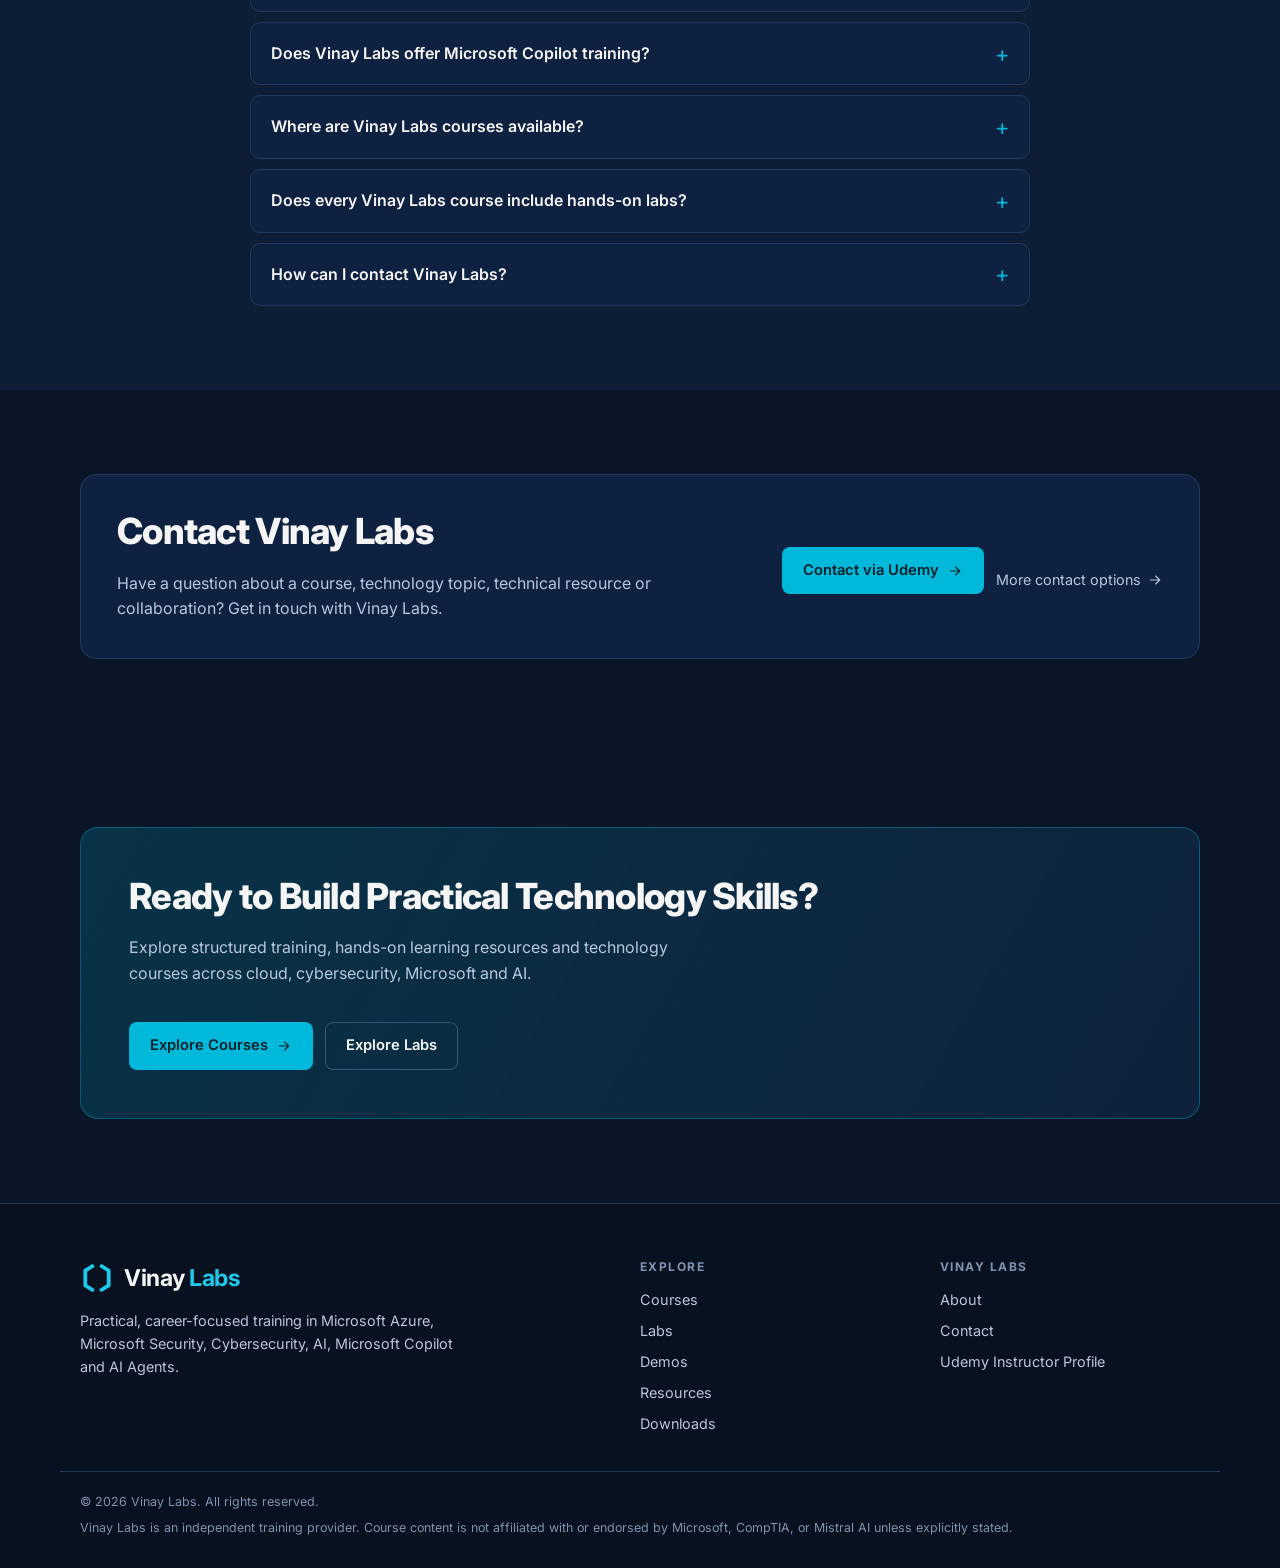
==== commit 701c5f88: "Add files via upload" ====
--- a/index.html
+++ b/index.html
@@ -18,7 +18,7 @@
 <meta name="twitter:image" content="https://vinaylabs.com/og-image.png">
 <link rel="apple-touch-icon" href="/apple-touch-icon.png">
 <meta name="theme-color" content="#0a1628">
-<link rel="icon" href="data:image/svg+xml,%3Csvg xmlns='http://www.w3.org/2000/svg' viewBox='0 0 32 32'%3E%3Crect width='32' height='32' rx='6' fill='%230a1628'/%3E%3Cpath d='M12 5 6 8.5v15l6 3.5M20 5l6 3.5v15L20 26.5' fill='none' stroke='%2300b8d9' stroke-width='3' stroke-linejoin='round' stroke-linecap='round'/%3E%3C/svg%3E">
+<link rel="icon" href="data:image/svg+xml,%3Csvg xmlns='http://www.w3.org/2000/svg' viewBox='0 0 32 32'%3E%3Crect width='32' height='32' rx='7' fill='%230a1628'/%3E%3Cpath d='M13 5 6 9.5v13l7 4.5M19 5l7 4.5v13L19 26.5' fill='none' stroke='%231ec8ea' stroke-width='3.4'/%3E%3C/svg%3E">
 <link rel="preconnect" href="https://fonts.googleapis.com">
 <link rel="preconnect" href="https://fonts.gstatic.com" crossorigin>
 <link href="https://fonts.googleapis.com/css2?family=Inter:wght@400;500;600;700;800&display=swap" rel="stylesheet">
@@ -28,7 +28,7 @@
 <a class="skip" href="#main">Skip to content</a>
 <header class="site-header">
   <div class="wrap bar">
-    <a class="logo" href="/" aria-label="Vinay Labs home"><svg class="logo-mark" viewBox="0 0 32 32" aria-hidden="true" fill="none" stroke="#00b8d9" stroke-width="3.2" stroke-linejoin="round" stroke-linecap="round"><path d="M12 4.5 5 8.5v15l7 4"/><path d="M20 4.5l7 4v15l-7 4"/></svg><span>Vinay Labs</span></a>
+    <a class="logo" href="/" aria-label="Vinay Labs home"><svg class="logo-mark" viewBox="0 0 32 32" aria-hidden="true" fill="none" stroke="#1ec8ea" stroke-width="3.6" stroke-linejoin="miter" stroke-linecap="butt"><path d="M13 4 5 9v14l8 5"/><path d="M19 4l8 5v14l-8 5"/></svg><span>Vinay <b>Labs</b></span></a>
     <button class="menu-btn" aria-label="Open menu" aria-expanded="false" aria-controls="nav"><span></span><span></span><span></span></button>
     <nav id="nav" class="nav" aria-label="Main"><a href="/" class=active aria-current=page>Home</a><a href="/courses">Courses</a><a href="/labs">Labs</a><a href="/resources">Resources</a><a href="/demos">Demos</a><a href="/downloads">Downloads</a><a href="/about">About</a><a href="/contact">Contact</a>
       <span class="nav-cta"><a class="btn btn-ghost" href="/labs">Explore Labs</a><a class="btn btn-primary" href="/courses">Explore Courses</a></span>
@@ -39,18 +39,13 @@
 
 <section class="hero"><div class="wrap hero-grid">
   <div>
-    <span class="eyebrow dot">Enterprise Technology Training</span>
+    <span class="eyebrow dot">Hands-on Cloud, Security &amp; AI Training</span>
     <h1>Master Cloud, Cybersecurity &amp; AI</h1>
     <p class="lead">Practical, career-focused training in Microsoft Azure, Microsoft Security, Cybersecurity, Artificial Intelligence, Microsoft Copilot and AI Agents — designed for modern IT professionals.</p>
     <div class="btn-row"><a class="btn btn-primary" href="/courses">Explore Courses<svg class="ico sm" viewBox="0 0 24 24" fill="none" stroke="currentColor" stroke-width="1.7" stroke-linecap="round" stroke-linejoin="round" aria-hidden="true"><path d="M5 12h14M13 6l6 6-6 6"/></svg></a><a class="btn btn-ghost" href="/labs">Explore Labs</a></div>
     <a class="text-link" href="#instructor">Meet the Instructor <svg class="ico sm" viewBox="0 0 24 24" fill="none" stroke="currentColor" stroke-width="1.7" stroke-linecap="round" stroke-linejoin="round" aria-hidden="true"><path d="M5 12h14M13 6l6 6-6 6"/></svg></a>
   </div>
-  <div class="eco" aria-label="Enterprise technology ecosystem">
-    <div class="eco-top"><span>Enterprise Technology Ecosystem</span><span class="live">Active</span></div>
-    <div class="eco-core">Vinay Labs</div>
-    <div class="eco-grid"><div class="eco-node"><svg class="ico" viewBox="0 0 24 24" fill="none" stroke="currentColor" stroke-width="1.7" stroke-linecap="round" stroke-linejoin="round" aria-hidden="true"><path d="M7 18a4 4 0 0 1-.5-8A6 6 0 0 1 18 9a4.5 4.5 0 0 1-.5 9z"/></svg><span>Microsoft Azure</span></div><div class="eco-node"><svg class="ico" viewBox="0 0 24 24" fill="none" stroke="currentColor" stroke-width="1.7" stroke-linecap="round" stroke-linejoin="round" aria-hidden="true"><path d="M12 3 4 6v6c0 5 3.5 8 8 9 4.5-1 8-4 8-9V6z"/></svg><span>Microsoft Security</span></div><div class="eco-node"><svg class="ico" viewBox="0 0 24 24" fill="none" stroke="currentColor" stroke-width="1.7" stroke-linecap="round" stroke-linejoin="round" aria-hidden="true"><rect x="5" y="11" width="14" height="10" rx="2"/><path d="M8 11V7a4 4 0 0 1 8 0v4"/></svg><span>Cybersecurity</span></div><div class="eco-node"><svg class="ico" viewBox="0 0 24 24" fill="none" stroke="currentColor" stroke-width="1.7" stroke-linecap="round" stroke-linejoin="round" aria-hidden="true"><rect x="6" y="6" width="12" height="12" rx="2"/><path d="M9 9h6v6H9zM9 2v4M15 2v4M9 18v4M15 18v4M2 9h4M2 15h4M18 9h4M18 15h4"/></svg><span>AI &amp; Agentic AI</span></div><div class="eco-node"><svg class="ico" viewBox="0 0 24 24" fill="none" stroke="currentColor" stroke-width="1.7" stroke-linecap="round" stroke-linejoin="round" aria-hidden="true"><path d="M12 3v4M12 17v4M3 12h4M17 12h4M6 6l2.5 2.5M15.5 15.5 18 18M6 18l2.5-2.5M15.5 8.5 18 6"/></svg><span>Microsoft Copilot</span></div><div class="eco-node"><svg class="ico" viewBox="0 0 24 24" fill="none" stroke="currentColor" stroke-width="1.7" stroke-linecap="round" stroke-linejoin="round" aria-hidden="true"><circle cx="12" cy="9" r="6"/><path d="m8.5 14-1.5 7 5-3 5 3-1.5-7"/></svg><span>IT Certifications</span></div></div>
-    <div class="eco-foot"><span>Available on <b class="udemy">Udemy</b></span><span>Practical · Career-focused · Enterprise</span></div>
-  </div>
+  <figure class="hero-art"><img src="/hero-art.jpg" width="594" height="600" alt="Cloud, security shield and AI illustration" fetchpriority="high"><figcaption><span>Available on <b class="udemy">Udemy</b></span><span>Learn · Practice · Build · Advance</span></figcaption></figure>
 </div></section>
 <div class="strip"><div class="wrap"><span>Microsoft</span><span>Azure</span><span>Security</span><span>Cybersecurity</span><span>AI &amp; Agents</span><span>Copilot</span><span>Certifications</span></div></div>
 
@@ -92,7 +87,7 @@
 <footer class="site-footer">
   <div class="wrap foot">
     <div class="foot-brand">
-      <a class="logo" href="/"><svg class="logo-mark" viewBox="0 0 32 32" aria-hidden="true" fill="none" stroke="#00b8d9" stroke-width="3.2" stroke-linejoin="round" stroke-linecap="round"><path d="M12 4.5 5 8.5v15l7 4"/><path d="M20 4.5l7 4v15l-7 4"/></svg><span>Vinay Labs</span></a>
+      <a class="logo" href="/"><svg class="logo-mark" viewBox="0 0 32 32" aria-hidden="true" fill="none" stroke="#1ec8ea" stroke-width="3.6" stroke-linejoin="miter" stroke-linecap="butt"><path d="M13 4 5 9v14l8 5"/><path d="M19 4l8 5v14l-8 5"/></svg><span>Vinay <b>Labs</b></span></a>
       <p>Practical, career-focused training in Microsoft Azure, Microsoft Security, Cybersecurity, AI, Microsoft Copilot and AI Agents.</p>
     </div>
     <div class="foot-col"><h3>Explore</h3><a href="/courses">Courses</a><a href="/labs">Labs</a><a href="/demos">Demos</a><a href="/resources">Resources</a><a href="/downloads">Downloads</a></div>
--- a/style.css
+++ b/style.css
@@ -169,3 +169,9 @@
 .card.course h3 a:hover{color:var(--accent)}
 .card.course .card-top{margin-bottom:0}
 .btn-sm{padding:9px 16px;font-size:.85rem}
+
+.logo span{letter-spacing:-.02em}.logo b{color:#1ec8ea;font-weight:700}
+.logo-mark{width:34px;height:34px}
+.hero-art{margin:0;position:relative;border-radius:18px;overflow:hidden;border:1px solid rgba(0,184,217,.35);box-shadow:0 30px 80px rgba(0,0,0,.45),0 0 60px rgba(0,184,217,.12)}
+.hero-art img{display:block;width:100%;height:auto;aspect-ratio:594/600;object-fit:cover}
+.hero-art figcaption{position:absolute;left:0;right:0;bottom:0;display:flex;justify-content:space-between;gap:10px;flex-wrap:wrap;padding:14px 16px;font-size:.78rem;color:var(--fg-2);background:linear-gradient(0deg,rgba(6,14,28,.92),rgba(6,14,28,0))}
